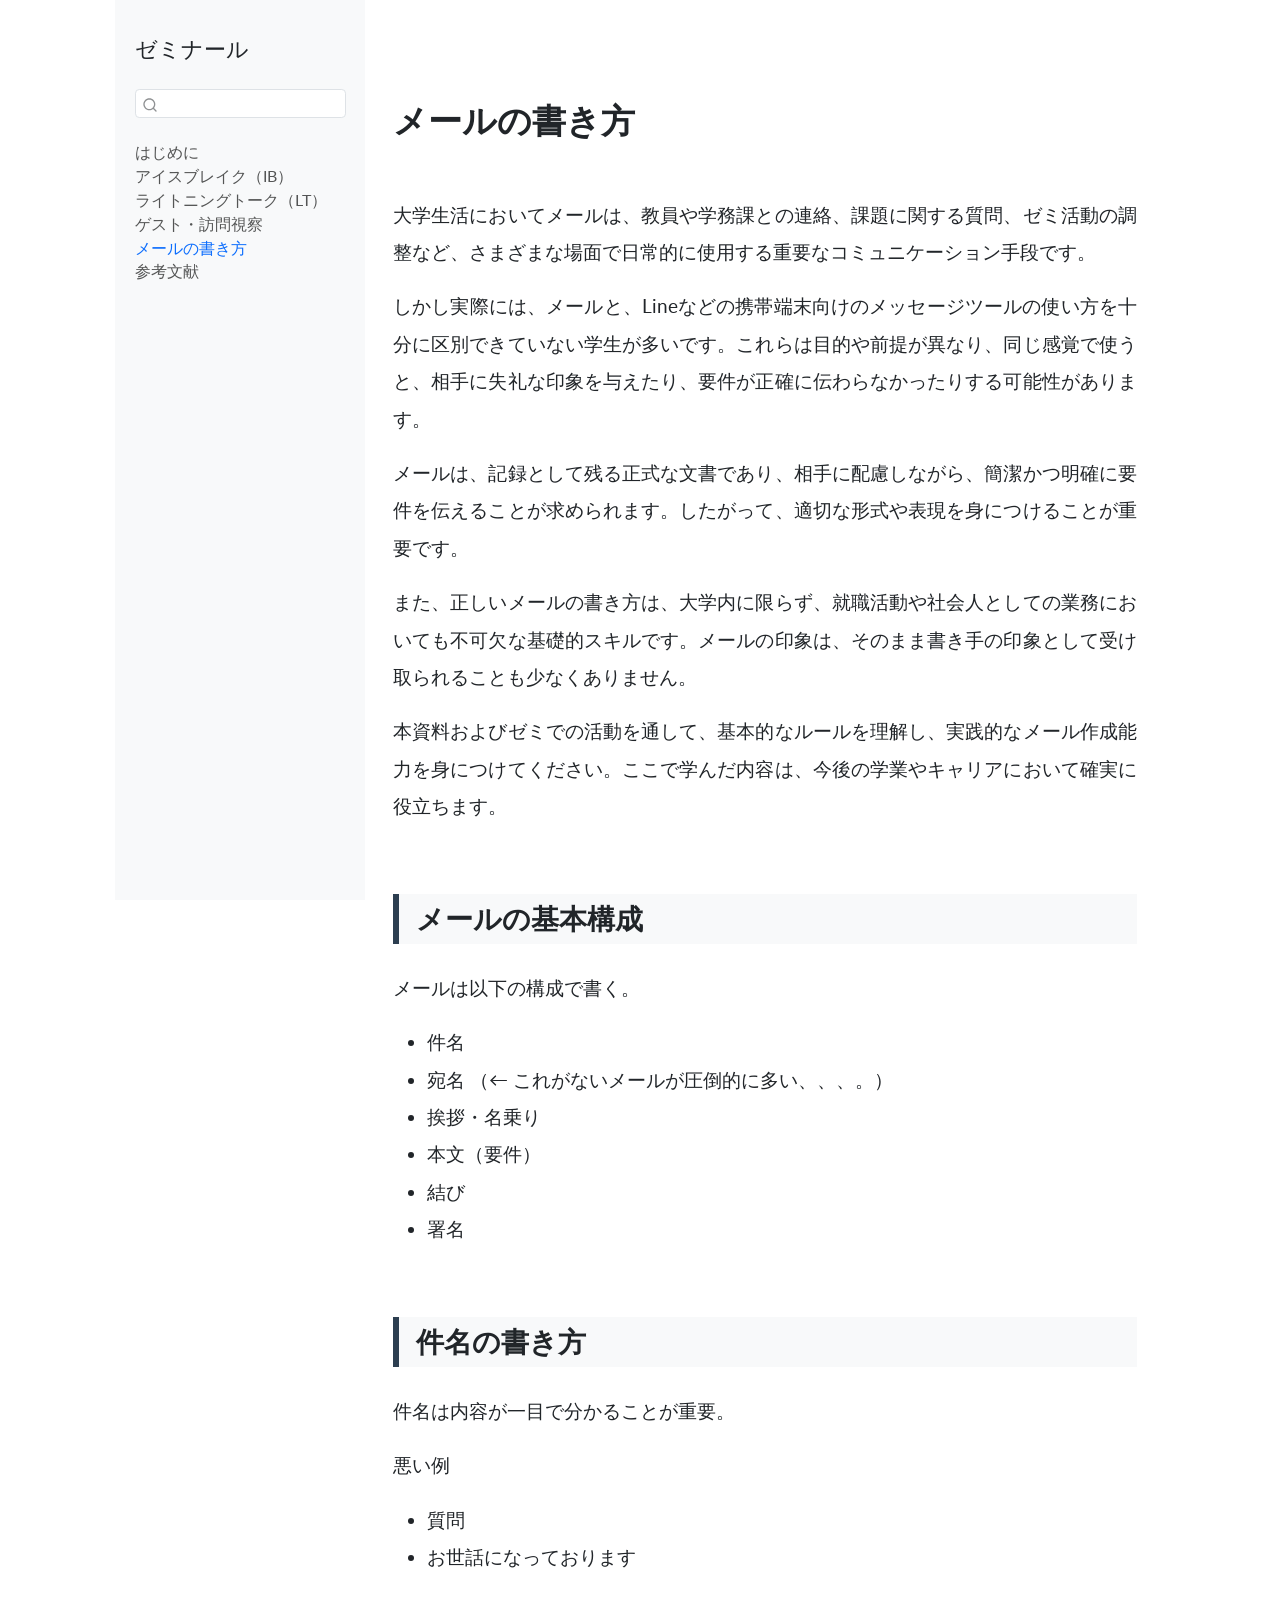
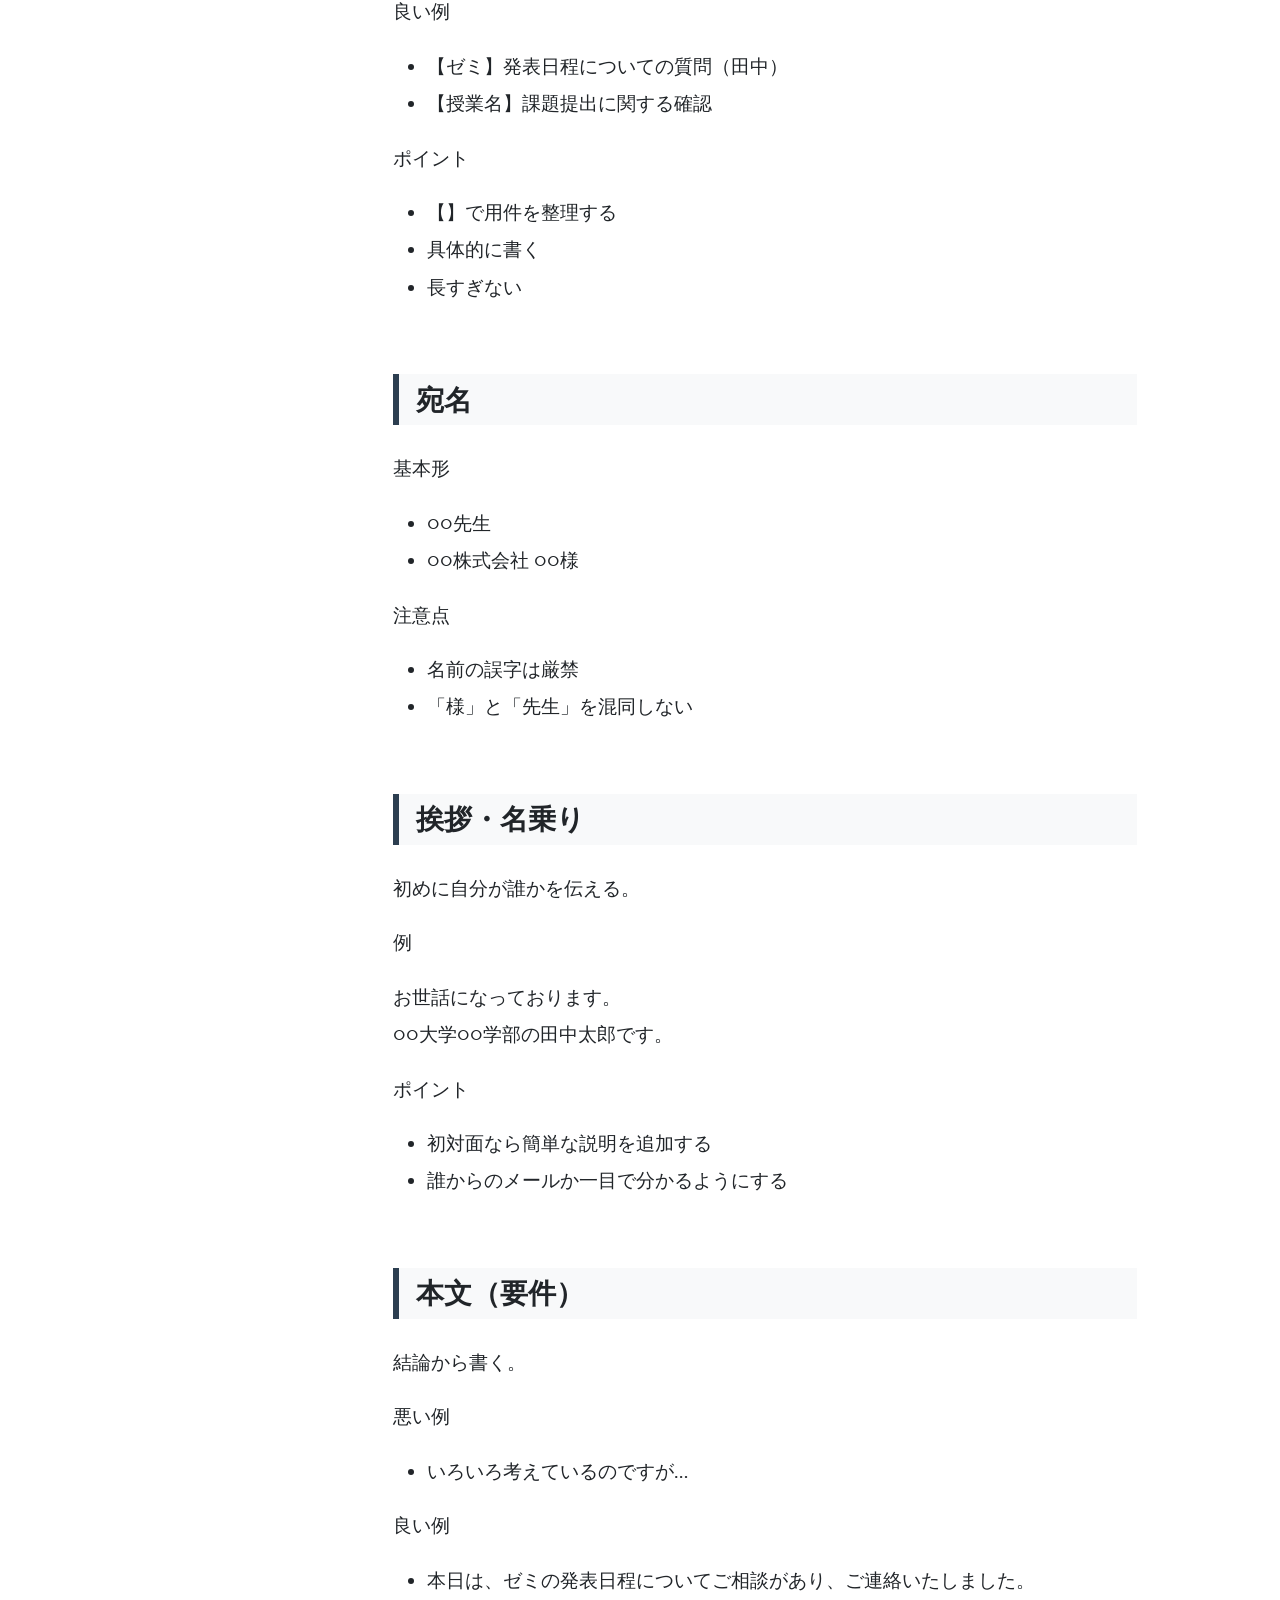
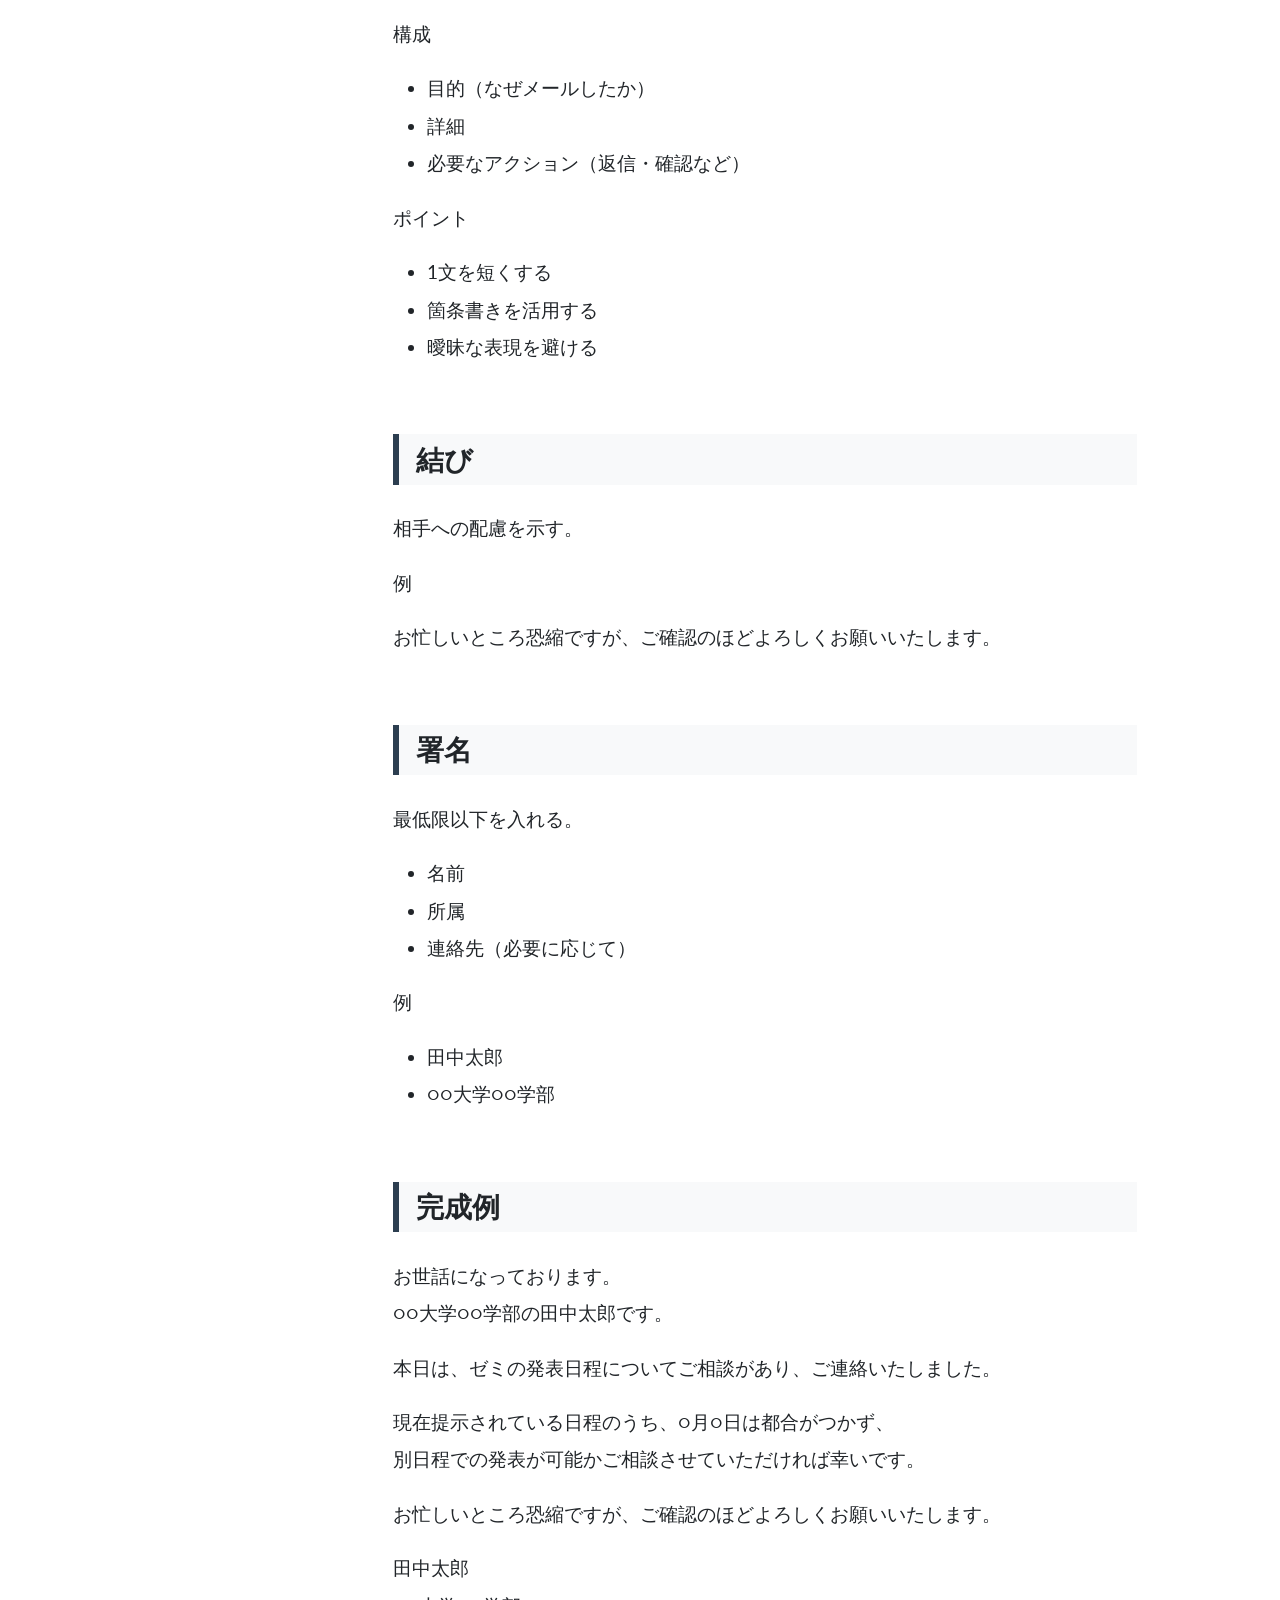
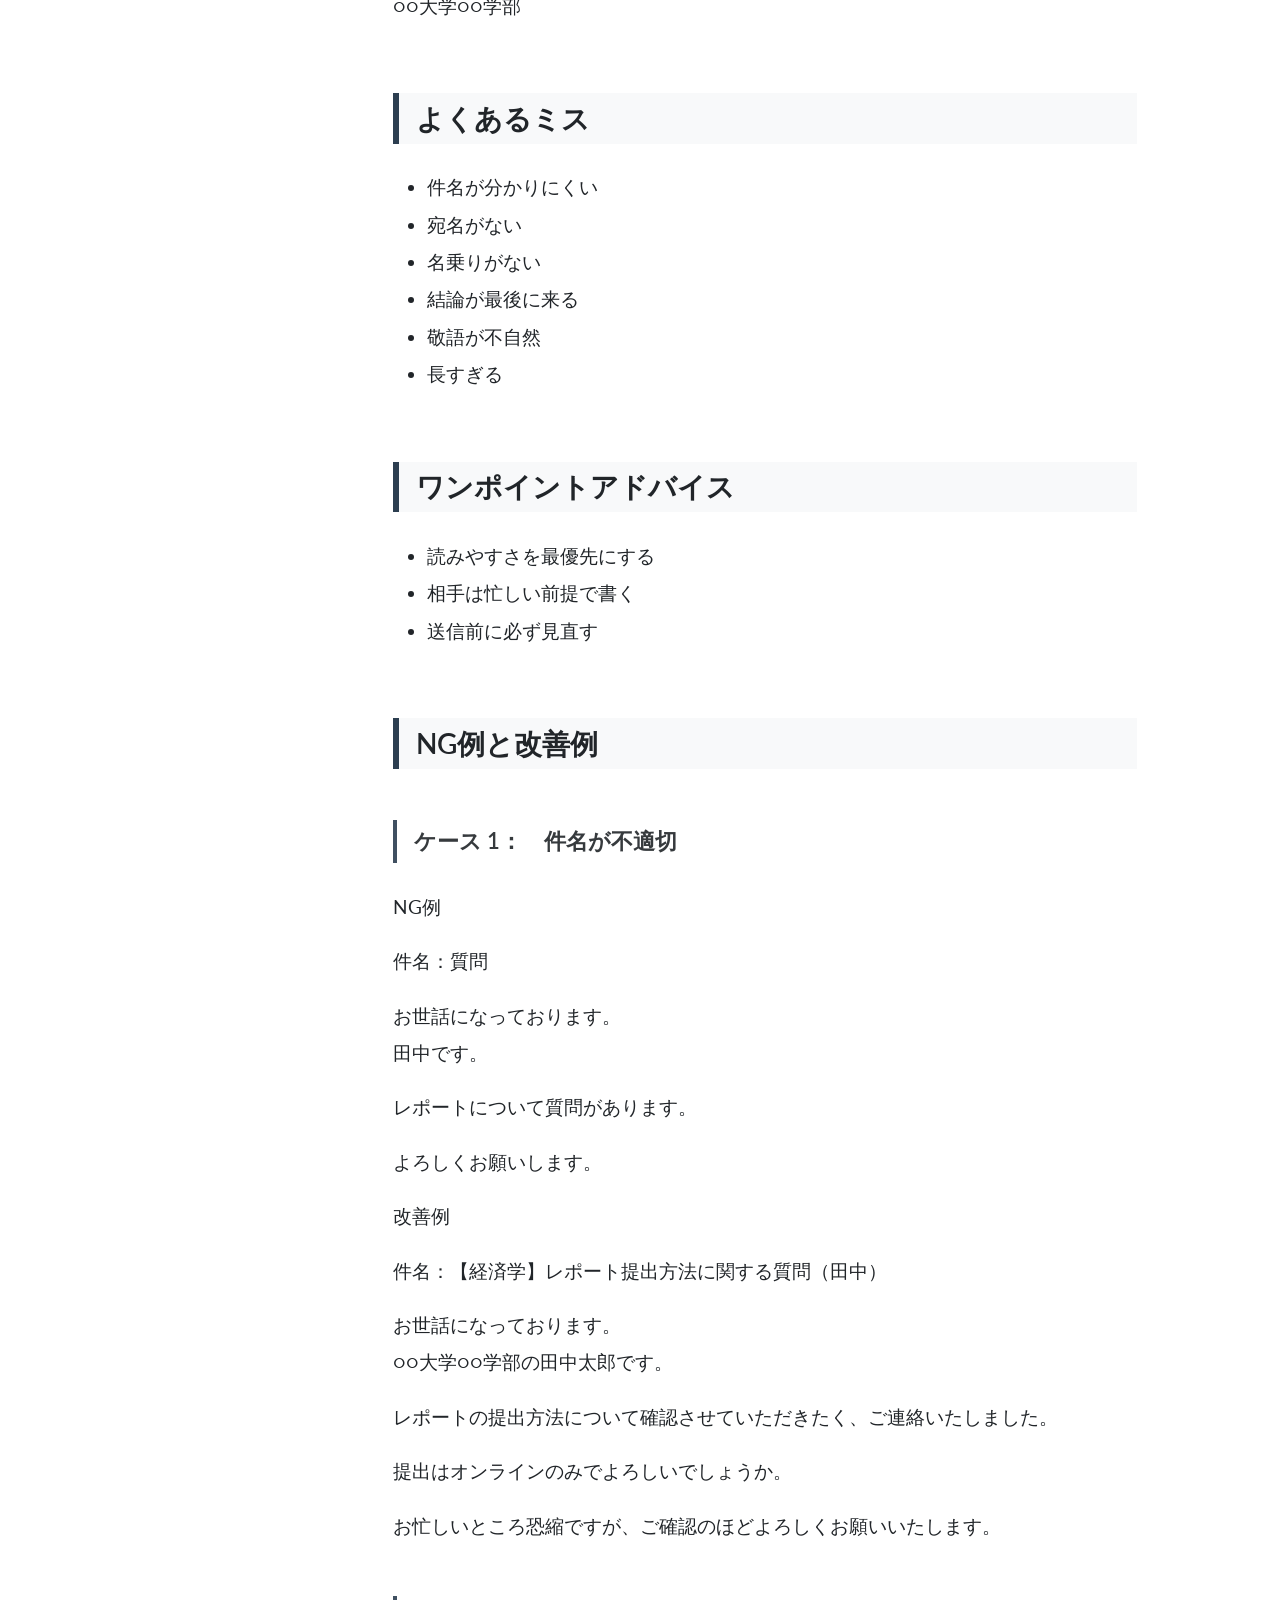
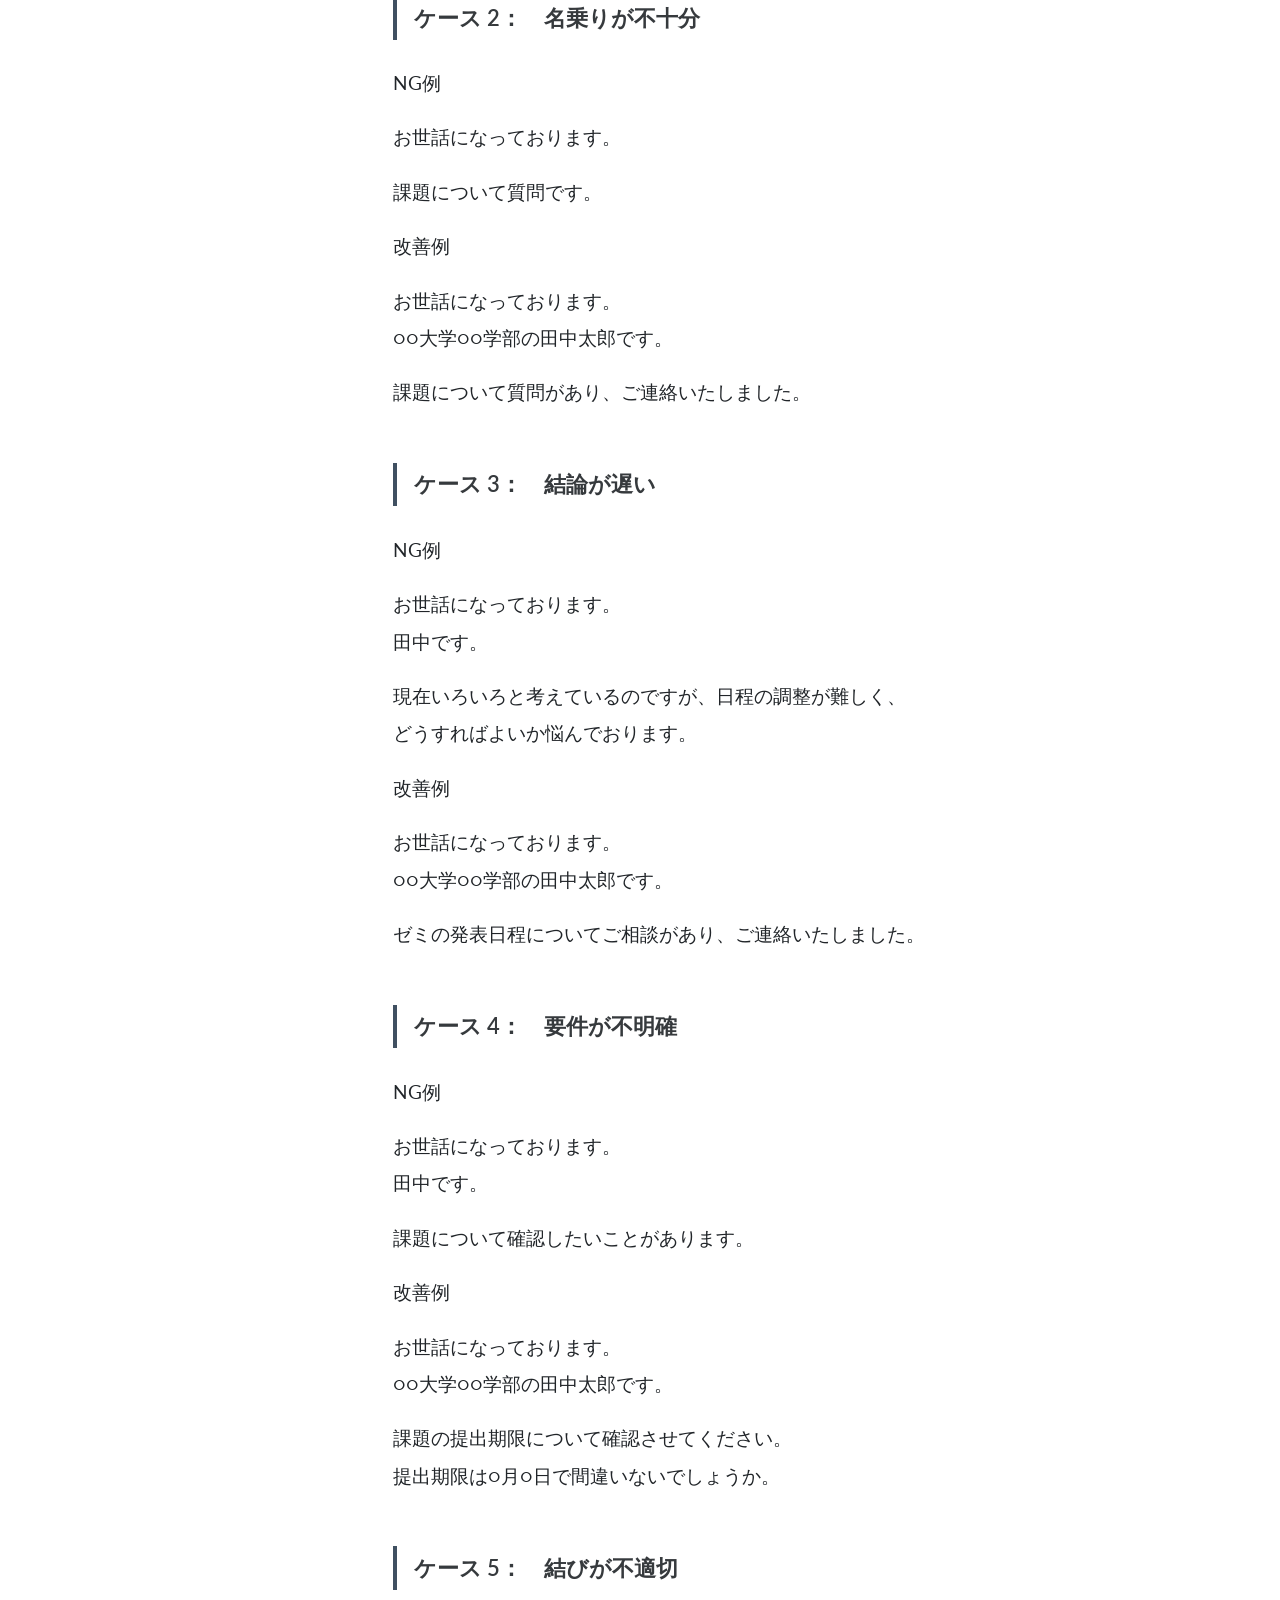
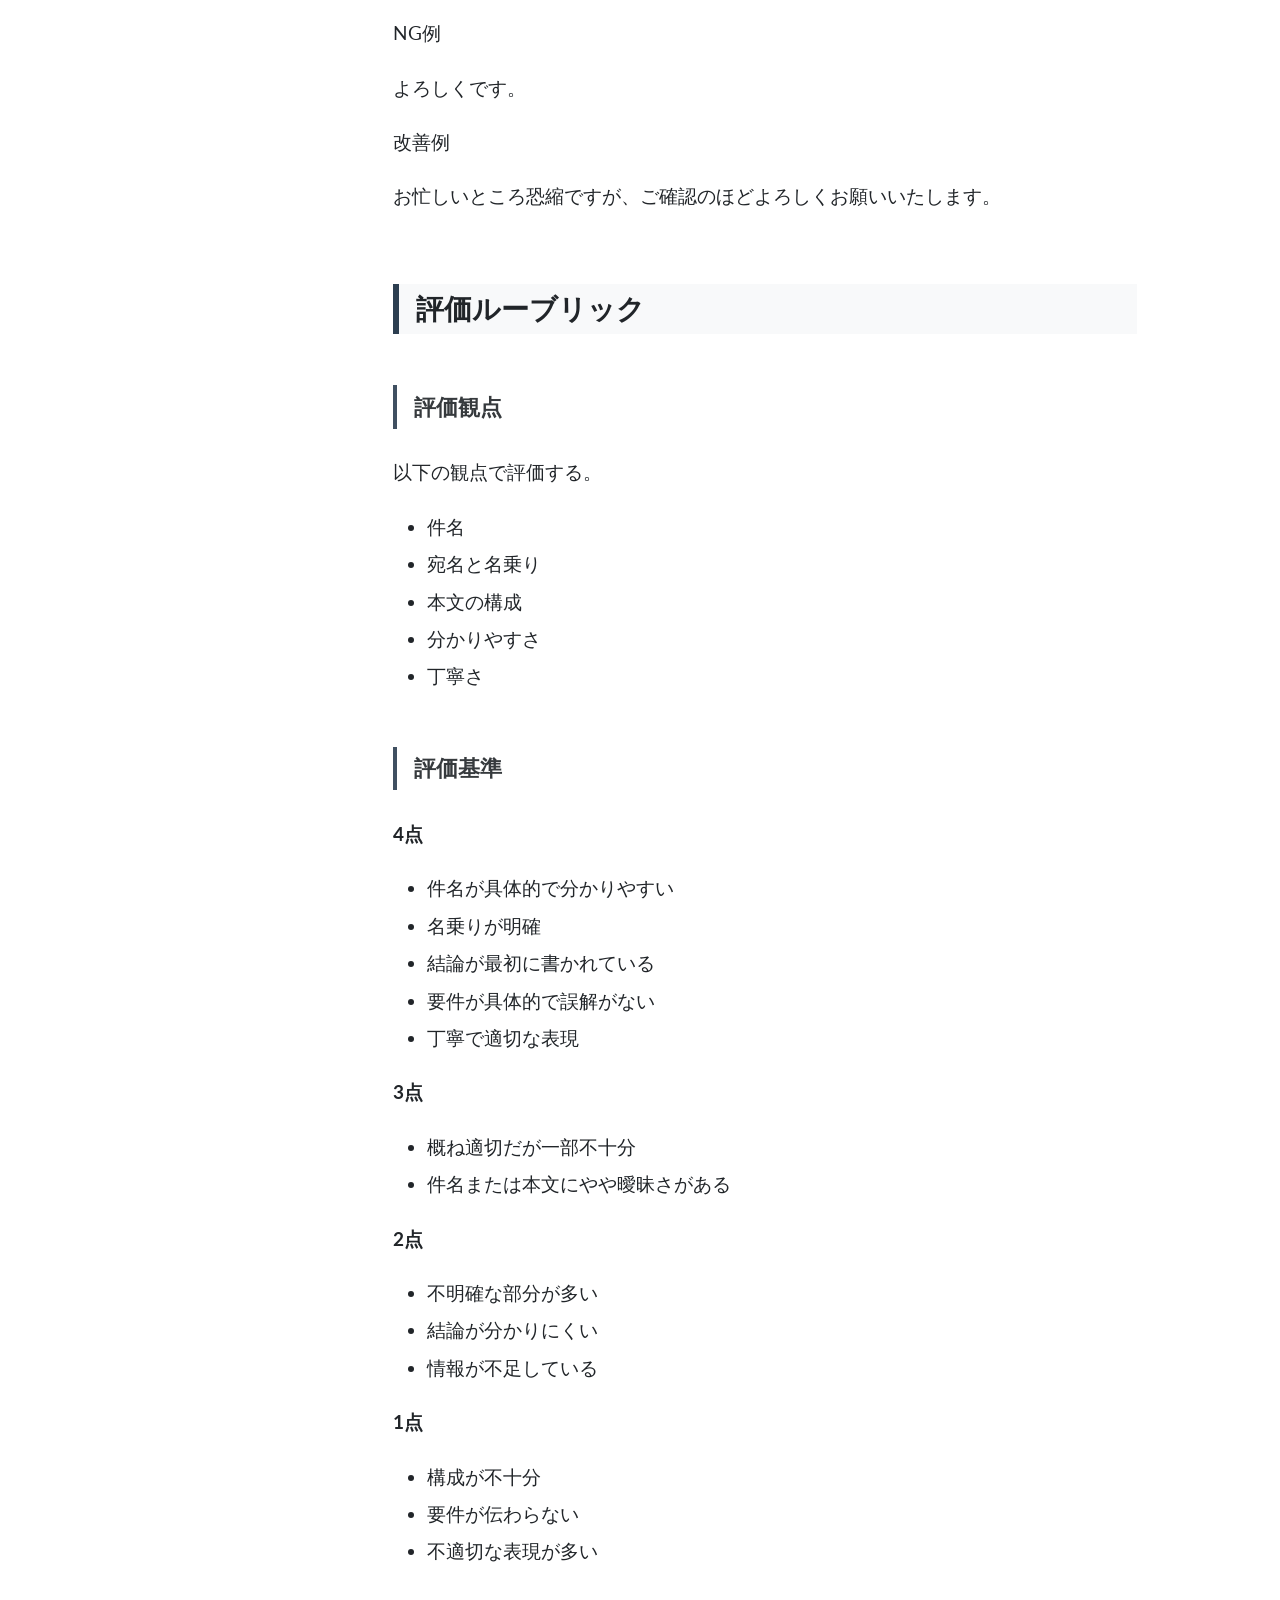
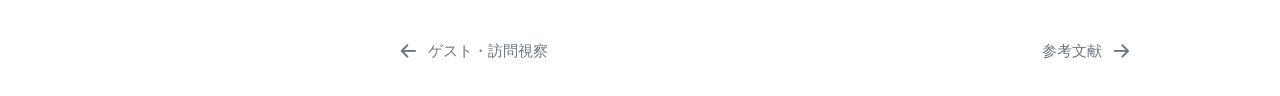
==== email.html @ 7a4f57a0 "Built site for gh-pages" ====
<!DOCTYPE html>
<html xmlns="http://www.w3.org/1999/xhtml" lang="en" xml:lang="en"><head>

<meta charset="utf-8">
<meta name="generator" content="quarto-1.8.27">

<meta name="viewport" content="width=device-width, initial-scale=1.0, user-scalable=yes">

<meta name="description" content="2026年度 2年生・木曜日 3時限（13:50-15:35） 3年生・木曜日 4時限（15:45-17:30） 教室： C 館 601 教室">

<title>メールの書き方 – ゼミナール</title>
<style>
code{white-space: pre-wrap;}
span.smallcaps{font-variant: small-caps;}
div.columns{display: flex; gap: min(4vw, 1.5em);}
div.column{flex: auto; overflow-x: auto;}
div.hanging-indent{margin-left: 1.5em; text-indent: -1.5em;}
ul.task-list{list-style: none;}
ul.task-list li input[type="checkbox"] {
  width: 0.8em;
  margin: 0 0.8em 0.2em -1em; /* quarto-specific, see https://github.com/quarto-dev/quarto-cli/issues/4556 */ 
  vertical-align: middle;
}
</style>


<script src="site_libs/quarto-nav/quarto-nav.js"></script>
<script src="site_libs/quarto-nav/headroom.min.js"></script>
<script src="site_libs/clipboard/clipboard.min.js"></script>
<script src="site_libs/quarto-search/autocomplete.umd.js"></script>
<script src="site_libs/quarto-search/fuse.min.js"></script>
<script src="site_libs/quarto-search/quarto-search.js"></script>
<meta name="quarto:offset" content="./">
<link href="./references.html" rel="next">
<link href="./guests_visits.html" rel="prev">
<script src="site_libs/quarto-html/quarto.js" type="module"></script>
<script src="site_libs/quarto-html/tabsets/tabsets.js" type="module"></script>
<script src="site_libs/quarto-html/axe/axe-check.js" type="module"></script>
<script src="site_libs/quarto-html/popper.min.js"></script>
<script src="site_libs/quarto-html/tippy.umd.min.js"></script>
<script src="site_libs/quarto-html/anchor.min.js"></script>
<link href="site_libs/quarto-html/tippy.css" rel="stylesheet">
<link href="site_libs/quarto-html/quarto-syntax-highlighting-ed96de9b727972fe78a7b5d16c58bf87.css" rel="stylesheet" id="quarto-text-highlighting-styles">
<script src="site_libs/bootstrap/bootstrap.min.js"></script>
<link href="site_libs/bootstrap/bootstrap-icons.css" rel="stylesheet">
<link href="site_libs/bootstrap/bootstrap-769085d14d2d0483843472aedb9f3690.min.css" rel="stylesheet" append-hash="true" id="quarto-bootstrap" data-mode="light">
<script id="quarto-search-options" type="application/json">{
  "location": "sidebar",
  "copy-button": false,
  "collapse-after": 3,
  "panel-placement": "start",
  "type": "textbox",
  "limit": 50,
  "keyboard-shortcut": [
    "f",
    "/",
    "s"
  ],
  "show-item-context": false,
  "language": {
    "search-no-results-text": "No results",
    "search-matching-documents-text": "matching documents",
    "search-copy-link-title": "Copy link to search",
    "search-hide-matches-text": "Hide additional matches",
    "search-more-match-text": "more match in this document",
    "search-more-matches-text": "more matches in this document",
    "search-clear-button-title": "Clear",
    "search-text-placeholder": "",
    "search-detached-cancel-button-title": "Cancel",
    "search-submit-button-title": "Submit",
    "search-label": "Search"
  }
}</script>
<meta name="robots" content="noindex, nofollow">


</head>

<body class="nav-sidebar floating fullcontent quarto-light">

<div id="quarto-search-results"></div>
  <header id="quarto-header" class="headroom fixed-top">
  <nav class="quarto-secondary-nav">
    <div class="container-fluid d-flex">
      <button type="button" class="quarto-btn-toggle btn" data-bs-toggle="collapse" role="button" data-bs-target=".quarto-sidebar-collapse-item" aria-controls="quarto-sidebar" aria-expanded="false" aria-label="Toggle sidebar navigation" onclick="if (window.quartoToggleHeadroom) { window.quartoToggleHeadroom(); }">
        <i class="bi bi-layout-text-sidebar-reverse"></i>
      </button>
        <nav class="quarto-page-breadcrumbs" aria-label="breadcrumb"><ol class="breadcrumb"><li class="breadcrumb-item"><a href="./email.html"><span class="chapter-title">メールの書き方</span></a></li></ol></nav>
        <a class="flex-grow-1" role="navigation" data-bs-toggle="collapse" data-bs-target=".quarto-sidebar-collapse-item" aria-controls="quarto-sidebar" aria-expanded="false" aria-label="Toggle sidebar navigation" onclick="if (window.quartoToggleHeadroom) { window.quartoToggleHeadroom(); }">      
        </a>
      <button type="button" class="btn quarto-search-button" aria-label="Search" onclick="window.quartoOpenSearch();">
        <i class="bi bi-search"></i>
      </button>
    </div>
  </nav>
</header>
<!-- content -->
<div id="quarto-content" class="quarto-container page-columns page-rows-contents page-layout-article">
<!-- sidebar -->
  <nav id="quarto-sidebar" class="sidebar collapse collapse-horizontal quarto-sidebar-collapse-item sidebar-navigation floating overflow-auto">
    <div class="pt-lg-2 mt-2 text-left sidebar-header">
    <div class="sidebar-title mb-0 py-0">
      <a href="./">ゼミナール</a> 
    </div>
      </div>
        <div class="mt-2 flex-shrink-0 align-items-center">
        <div class="sidebar-search">
        <div id="quarto-search" class="" title="Search"></div>
        </div>
        </div>
    <div class="sidebar-menu-container"> 
    <ul class="list-unstyled mt-1">
        <li class="sidebar-item">
  <div class="sidebar-item-container"> 
  <a href="./index.html" class="sidebar-item-text sidebar-link">
 <span class="menu-text">はじめに</span></a>
  </div>
</li>
        <li class="sidebar-item">
  <div class="sidebar-item-container"> 
  <a href="./icebreak.html" class="sidebar-item-text sidebar-link"><span class="chapter-title">アイスブレイク（IB）</span></a>
  </div>
</li>
        <li class="sidebar-item">
  <div class="sidebar-item-container"> 
  <a href="./lightning_talks.html" class="sidebar-item-text sidebar-link"><span class="chapter-title">ライトニングトーク（LT）</span></a>
  </div>
</li>
        <li class="sidebar-item">
  <div class="sidebar-item-container"> 
  <a href="./guests_visits.html" class="sidebar-item-text sidebar-link"><span class="chapter-title">ゲスト・訪問視察</span></a>
  </div>
</li>
        <li class="sidebar-item">
  <div class="sidebar-item-container"> 
  <a href="./email.html" class="sidebar-item-text sidebar-link active"><span class="chapter-title">メールの書き方</span></a>
  </div>
</li>
        <li class="sidebar-item">
  <div class="sidebar-item-container"> 
  <a href="./references.html" class="sidebar-item-text sidebar-link">
 <span class="menu-text">参考文献</span></a>
  </div>
</li>
    </ul>
    </div>
</nav>
<div id="quarto-sidebar-glass" class="quarto-sidebar-collapse-item" data-bs-toggle="collapse" data-bs-target=".quarto-sidebar-collapse-item"></div>
<!-- margin-sidebar -->
    
<!-- main -->
<main class="content" id="quarto-document-content">

<header id="title-block-header" class="quarto-title-block default">
<div class="quarto-title">
<h1 class="title"><span class="chapter-title">メールの書き方</span></h1>
</div>



<div class="quarto-title-meta">

    
  
    
  </div>
  


</header>


<div style="margin-top: 3.0em;">

</div>
<p>大学生活においてメールは、教員や学務課との連絡、課題に関する質問、ゼミ活動の調整など、さまざまな場面で日常的に使用する重要なコミュニケーション手段です。</p>
<p>しかし実際には、メールと、Lineなどの携帯端末向けのメッセージツールの使い方を十分に区別できていない学生が多いです。これらは目的や前提が異なり、同じ感覚で使うと、相手に失礼な印象を与えたり、要件が正確に伝わらなかったりする可能性があります。</p>
<p>メールは、記録として残る正式な文書であり、相手に配慮しながら、簡潔かつ明確に要件を伝えることが求められます。したがって、適切な形式や表現を身につけることが重要です。</p>
<p>また、正しいメールの書き方は、大学内に限らず、就職活動や社会人としての業務においても不可欠な基礎的スキルです。メールの印象は、そのまま書き手の印象として受け取られることも少なくありません。</p>
<p>本資料およびゼミでの活動を通して、基本的なルールを理解し、実践的なメール作成能力を身につけてください。ここで学んだ内容は、今後の学業やキャリアにおいて確実に役立ちます。</p>
<section id="メールの基本構成" class="level2">
<h2 class="anchored" data-anchor-id="メールの基本構成">メールの基本構成</h2>
<p>メールは以下の構成で書く。</p>
<ul>
<li>件名<br>
</li>
<li>宛名 （← これがないメールが圧倒的に多い、、、。）</li>
<li>挨拶・名乗り<br>
</li>
<li>本文（要件）<br>
</li>
<li>結び<br>
</li>
<li>署名</li>
</ul>
</section>
<section id="件名の書き方" class="level2">
<h2 class="anchored" data-anchor-id="件名の書き方">件名の書き方</h2>
<p>件名は内容が一目で分かることが重要。</p>
<p>悪い例</p>
<ul>
<li>質問<br>
</li>
<li>お世話になっております</li>
</ul>
<p>良い例</p>
<ul>
<li>【ゼミ】発表日程についての質問（田中）<br>
</li>
<li>【授業名】課題提出に関する確認</li>
</ul>
<p>ポイント</p>
<ul>
<li>【】で用件を整理する<br>
</li>
<li>具体的に書く<br>
</li>
<li>長すぎない</li>
</ul>
</section>
<section id="宛名" class="level2">
<h2 class="anchored" data-anchor-id="宛名">宛名</h2>
<p>基本形</p>
<ul>
<li>○○先生<br>
</li>
<li>○○株式会社 ○○様</li>
</ul>
<p>注意点</p>
<ul>
<li>名前の誤字は厳禁<br>
</li>
<li>「様」と「先生」を混同しない</li>
</ul>
</section>
<section id="挨拶名乗り" class="level2">
<h2 class="anchored" data-anchor-id="挨拶名乗り">挨拶・名乗り</h2>
<p>初めに自分が誰かを伝える。</p>
<p>例</p>
<p>お世話になっております。<br>
○○大学○○学部の田中太郎です。</p>
<p>ポイント</p>
<ul>
<li>初対面なら簡単な説明を追加する<br>
</li>
<li>誰からのメールか一目で分かるようにする</li>
</ul>
</section>
<section id="本文要件" class="level2">
<h2 class="anchored" data-anchor-id="本文要件">本文（要件）</h2>
<p>結論から書く。</p>
<p>悪い例</p>
<ul>
<li>いろいろ考えているのですが…</li>
</ul>
<p>良い例</p>
<ul>
<li>本日は、ゼミの発表日程についてご相談があり、ご連絡いたしました。</li>
</ul>
<p>構成</p>
<ul>
<li>目的（なぜメールしたか）<br>
</li>
<li>詳細<br>
</li>
<li>必要なアクション（返信・確認など）</li>
</ul>
<p>ポイント</p>
<ul>
<li>1文を短くする<br>
</li>
<li>箇条書きを活用する<br>
</li>
<li>曖昧な表現を避ける</li>
</ul>
</section>
<section id="結び" class="level2">
<h2 class="anchored" data-anchor-id="結び">結び</h2>
<p>相手への配慮を示す。</p>
<p>例</p>
<p>お忙しいところ恐縮ですが、ご確認のほどよろしくお願いいたします。</p>
</section>
<section id="署名" class="level2">
<h2 class="anchored" data-anchor-id="署名">署名</h2>
<p>最低限以下を入れる。</p>
<ul>
<li>名前<br>
</li>
<li>所属<br>
</li>
<li>連絡先（必要に応じて）</li>
</ul>
<p>例</p>
<ul>
<li>田中太郎<br>
</li>
<li>○○大学○○学部</li>
</ul>
</section>
<section id="完成例" class="level2">
<h2 class="anchored" data-anchor-id="完成例">完成例</h2>
<p>お世話になっております。<br>
○○大学○○学部の田中太郎です。</p>
<p>本日は、ゼミの発表日程についてご相談があり、ご連絡いたしました。</p>
<p>現在提示されている日程のうち、○月○日は都合がつかず、<br>
別日程での発表が可能かご相談させていただければ幸いです。</p>
<p>お忙しいところ恐縮ですが、ご確認のほどよろしくお願いいたします。</p>
<p>田中太郎<br>
○○大学○○学部</p>
</section>
<section id="よくあるミス" class="level2">
<h2 class="anchored" data-anchor-id="よくあるミス">よくあるミス</h2>
<ul>
<li>件名が分かりにくい<br>
</li>
<li>宛名がない</li>
<li>名乗りがない<br>
</li>
<li>結論が最後に来る<br>
</li>
<li>敬語が不自然<br>
</li>
<li>長すぎる</li>
</ul>
</section>
<section id="ワンポイントアドバイス" class="level2">
<h2 class="anchored" data-anchor-id="ワンポイントアドバイス">ワンポイントアドバイス</h2>
<ul>
<li>読みやすさを最優先にする<br>
</li>
<li>相手は忙しい前提で書く<br>
</li>
<li>送信前に必ず見直す</li>
</ul>
</section>
<section id="ng例と改善例" class="level2">
<h2 class="anchored" data-anchor-id="ng例と改善例">NG例と改善例</h2>
<section id="ケース-1-件名が不適切" class="level3">
<h3 class="anchored" data-anchor-id="ケース-1-件名が不適切">ケース 1：　件名が不適切</h3>
<p>NG例</p>
<p>件名：質問</p>
<p>お世話になっております。<br>
田中です。</p>
<p>レポートについて質問があります。</p>
<p>よろしくお願いします。</p>
<p>改善例</p>
<p>件名：【経済学】レポート提出方法に関する質問（田中）</p>
<p>お世話になっております。<br>
○○大学○○学部の田中太郎です。</p>
<p>レポートの提出方法について確認させていただきたく、ご連絡いたしました。</p>
<p>提出はオンラインのみでよろしいでしょうか。</p>
<p>お忙しいところ恐縮ですが、ご確認のほどよろしくお願いいたします。</p>
</section>
<section id="ケース-2-名乗りが不十分" class="level3">
<h3 class="anchored" data-anchor-id="ケース-2-名乗りが不十分">ケース 2：　名乗りが不十分</h3>
<p>NG例</p>
<p>お世話になっております。</p>
<p>課題について質問です。</p>
<p>改善例</p>
<p>お世話になっております。<br>
○○大学○○学部の田中太郎です。</p>
<p>課題について質問があり、ご連絡いたしました。</p>
</section>
<section id="ケース-3-結論が遅い" class="level3">
<h3 class="anchored" data-anchor-id="ケース-3-結論が遅い">ケース 3：　結論が遅い</h3>
<p>NG例</p>
<p>お世話になっております。<br>
田中です。</p>
<p>現在いろいろと考えているのですが、日程の調整が難しく、<br>
どうすればよいか悩んでおります。</p>
<p>改善例</p>
<p>お世話になっております。<br>
○○大学○○学部の田中太郎です。</p>
<p>ゼミの発表日程についてご相談があり、ご連絡いたしました。</p>
</section>
<section id="ケース-4-要件が不明確" class="level3">
<h3 class="anchored" data-anchor-id="ケース-4-要件が不明確">ケース 4：　要件が不明確</h3>
<p>NG例</p>
<p>お世話になっております。<br>
田中です。</p>
<p>課題について確認したいことがあります。</p>
<p>改善例</p>
<p>お世話になっております。<br>
○○大学○○学部の田中太郎です。</p>
<p>課題の提出期限について確認させてください。<br>
提出期限は○月○日で間違いないでしょうか。</p>
</section>
<section id="ケース-5-結びが不適切" class="level3">
<h3 class="anchored" data-anchor-id="ケース-5-結びが不適切">ケース 5：　結びが不適切</h3>
<p>NG例</p>
<p>よろしくです。</p>
<p>改善例</p>
<p>お忙しいところ恐縮ですが、ご確認のほどよろしくお願いいたします。</p>
</section>
</section>
<section id="評価ルーブリック" class="level2">
<h2 class="anchored" data-anchor-id="評価ルーブリック">評価ルーブリック</h2>
<section id="評価観点" class="level3">
<h3 class="anchored" data-anchor-id="評価観点">評価観点</h3>
<p>以下の観点で評価する。</p>
<ul>
<li>件名<br>
</li>
<li>宛名と名乗り<br>
</li>
<li>本文の構成<br>
</li>
<li>分かりやすさ<br>
</li>
<li>丁寧さ</li>
</ul>
</section>
<section id="評価基準" class="level3">
<h3 class="anchored" data-anchor-id="評価基準">評価基準</h3>
<p><strong>4点</strong></p>
<ul>
<li>件名が具体的で分かりやすい<br>
</li>
<li>名乗りが明確<br>
</li>
<li>結論が最初に書かれている<br>
</li>
<li>要件が具体的で誤解がない<br>
</li>
<li>丁寧で適切な表現</li>
</ul>
<p><strong>3点</strong></p>
<ul>
<li>概ね適切だが一部不十分<br>
</li>
<li>件名または本文にやや曖昧さがある</li>
</ul>
<p><strong>2点</strong></p>
<ul>
<li>不明確な部分が多い<br>
</li>
<li>結論が分かりにくい<br>
</li>
<li>情報が不足している</li>
</ul>
<p><strong>1点</strong></p>
<ul>
<li>構成が不十分<br>
</li>
<li>要件が伝わらない<br>
</li>
<li>不適切な表現が多い</li>
</ul>


</section>
</section>

</main> <!-- /main -->
<script id="quarto-html-after-body" type="application/javascript">
  window.document.addEventListener("DOMContentLoaded", function (event) {
    const icon = "";
    const anchorJS = new window.AnchorJS();
    anchorJS.options = {
      placement: 'right',
      icon: icon
    };
    anchorJS.add('.anchored');
    const isCodeAnnotation = (el) => {
      for (const clz of el.classList) {
        if (clz.startsWith('code-annotation-')) {                     
          return true;
        }
      }
      return false;
    }
    const onCopySuccess = function(e) {
      // button target
      const button = e.trigger;
      // don't keep focus
      button.blur();
      // flash "checked"
      button.classList.add('code-copy-button-checked');
      var currentTitle = button.getAttribute("title");
      button.setAttribute("title", "Copied!");
      let tooltip;
      if (window.bootstrap) {
        button.setAttribute("data-bs-toggle", "tooltip");
        button.setAttribute("data-bs-placement", "left");
        button.setAttribute("data-bs-title", "Copied!");
        tooltip = new bootstrap.Tooltip(button, 
          { trigger: "manual", 
            customClass: "code-copy-button-tooltip",
            offset: [0, -8]});
        tooltip.show();    
      }
      setTimeout(function() {
        if (tooltip) {
          tooltip.hide();
          button.removeAttribute("data-bs-title");
          button.removeAttribute("data-bs-toggle");
          button.removeAttribute("data-bs-placement");
        }
        button.setAttribute("title", currentTitle);
        button.classList.remove('code-copy-button-checked');
      }, 1000);
      // clear code selection
      e.clearSelection();
    }
    const getTextToCopy = function(trigger) {
      const outerScaffold = trigger.parentElement.cloneNode(true);
      const codeEl = outerScaffold.querySelector('code');
      for (const childEl of codeEl.children) {
        if (isCodeAnnotation(childEl)) {
          childEl.remove();
        }
      }
      return codeEl.innerText;
    }
    const clipboard = new window.ClipboardJS('.code-copy-button:not([data-in-quarto-modal])', {
      text: getTextToCopy
    });
    clipboard.on('success', onCopySuccess);
    if (window.document.getElementById('quarto-embedded-source-code-modal')) {
      const clipboardModal = new window.ClipboardJS('.code-copy-button[data-in-quarto-modal]', {
        text: getTextToCopy,
        container: window.document.getElementById('quarto-embedded-source-code-modal')
      });
      clipboardModal.on('success', onCopySuccess);
    }
      var localhostRegex = new RegExp(/^(?:http|https):\/\/localhost\:?[0-9]*\//);
      var mailtoRegex = new RegExp(/^mailto:/);
        var filterRegex = new RegExp('/' + window.location.host + '/');
      var isInternal = (href) => {
          return filterRegex.test(href) || localhostRegex.test(href) || mailtoRegex.test(href);
      }
      // Inspect non-navigation links and adorn them if external
     var links = window.document.querySelectorAll('a[href]:not(.nav-link):not(.navbar-brand):not(.toc-action):not(.sidebar-link):not(.sidebar-item-toggle):not(.pagination-link):not(.no-external):not([aria-hidden]):not(.dropdown-item):not(.quarto-navigation-tool):not(.about-link)');
      for (var i=0; i<links.length; i++) {
        const link = links[i];
        if (!isInternal(link.href)) {
          // undo the damage that might have been done by quarto-nav.js in the case of
          // links that we want to consider external
          if (link.dataset.originalHref !== undefined) {
            link.href = link.dataset.originalHref;
          }
            // target, if specified
            link.setAttribute("target", "_blank");
            if (link.getAttribute("rel") === null) {
              link.setAttribute("rel", "noopener");
            }
        }
      }
    function tippyHover(el, contentFn, onTriggerFn, onUntriggerFn) {
      const config = {
        allowHTML: true,
        maxWidth: 500,
        delay: 100,
        arrow: false,
        appendTo: function(el) {
            return el.parentElement;
        },
        interactive: true,
        interactiveBorder: 10,
        theme: 'quarto',
        placement: 'bottom-start',
      };
      if (contentFn) {
        config.content = contentFn;
      }
      if (onTriggerFn) {
        config.onTrigger = onTriggerFn;
      }
      if (onUntriggerFn) {
        config.onUntrigger = onUntriggerFn;
      }
      window.tippy(el, config); 
    }
    const noterefs = window.document.querySelectorAll('a[role="doc-noteref"]');
    for (var i=0; i<noterefs.length; i++) {
      const ref = noterefs[i];
      tippyHover(ref, function() {
        // use id or data attribute instead here
        let href = ref.getAttribute('data-footnote-href') || ref.getAttribute('href');
        try { href = new URL(href).hash; } catch {}
        const id = href.replace(/^#\/?/, "");
        const note = window.document.getElementById(id);
        if (note) {
          return note.innerHTML;
        } else {
          return "";
        }
      });
    }
    const xrefs = window.document.querySelectorAll('a.quarto-xref');
    const processXRef = (id, note) => {
      // Strip column container classes
      const stripColumnClz = (el) => {
        el.classList.remove("page-full", "page-columns");
        if (el.children) {
          for (const child of el.children) {
            stripColumnClz(child);
          }
        }
      }
      stripColumnClz(note)
      if (id === null || id.startsWith('sec-')) {
        // Special case sections, only their first couple elements
        const container = document.createElement("div");
        if (note.children && note.children.length > 2) {
          container.appendChild(note.children[0].cloneNode(true));
          for (let i = 1; i < note.children.length; i++) {
            const child = note.children[i];
            if (child.tagName === "P" && child.innerText === "") {
              continue;
            } else {
              container.appendChild(child.cloneNode(true));
              break;
            }
          }
          if (window.Quarto?.typesetMath) {
            window.Quarto.typesetMath(container);
          }
          return container.innerHTML
        } else {
          if (window.Quarto?.typesetMath) {
            window.Quarto.typesetMath(note);
          }
          return note.innerHTML;
        }
      } else {
        // Remove any anchor links if they are present
        const anchorLink = note.querySelector('a.anchorjs-link');
        if (anchorLink) {
          anchorLink.remove();
        }
        if (window.Quarto?.typesetMath) {
          window.Quarto.typesetMath(note);
        }
        if (note.classList.contains("callout")) {
          return note.outerHTML;
        } else {
          return note.innerHTML;
        }
      }
    }
    for (var i=0; i<xrefs.length; i++) {
      const xref = xrefs[i];
      tippyHover(xref, undefined, function(instance) {
        instance.disable();
        let url = xref.getAttribute('href');
        let hash = undefined; 
        if (url.startsWith('#')) {
          hash = url;
        } else {
          try { hash = new URL(url).hash; } catch {}
        }
        if (hash) {
          const id = hash.replace(/^#\/?/, "");
          const note = window.document.getElementById(id);
          if (note !== null) {
            try {
              const html = processXRef(id, note.cloneNode(true));
              instance.setContent(html);
            } finally {
              instance.enable();
              instance.show();
            }
          } else {
            // See if we can fetch this
            fetch(url.split('#')[0])
            .then(res => res.text())
            .then(html => {
              const parser = new DOMParser();
              const htmlDoc = parser.parseFromString(html, "text/html");
              const note = htmlDoc.getElementById(id);
              if (note !== null) {
                const html = processXRef(id, note);
                instance.setContent(html);
              } 
            }).finally(() => {
              instance.enable();
              instance.show();
            });
          }
        } else {
          // See if we can fetch a full url (with no hash to target)
          // This is a special case and we should probably do some content thinning / targeting
          fetch(url)
          .then(res => res.text())
          .then(html => {
            const parser = new DOMParser();
            const htmlDoc = parser.parseFromString(html, "text/html");
            const note = htmlDoc.querySelector('main.content');
            if (note !== null) {
              // This should only happen for chapter cross references
              // (since there is no id in the URL)
              // remove the first header
              if (note.children.length > 0 && note.children[0].tagName === "HEADER") {
                note.children[0].remove();
              }
              const html = processXRef(null, note);
              instance.setContent(html);
            } 
          }).finally(() => {
            instance.enable();
            instance.show();
          });
        }
      }, function(instance) {
      });
    }
        let selectedAnnoteEl;
        const selectorForAnnotation = ( cell, annotation) => {
          let cellAttr = 'data-code-cell="' + cell + '"';
          let lineAttr = 'data-code-annotation="' +  annotation + '"';
          const selector = 'span[' + cellAttr + '][' + lineAttr + ']';
          return selector;
        }
        const selectCodeLines = (annoteEl) => {
          const doc = window.document;
          const targetCell = annoteEl.getAttribute("data-target-cell");
          const targetAnnotation = annoteEl.getAttribute("data-target-annotation");
          const annoteSpan = window.document.querySelector(selectorForAnnotation(targetCell, targetAnnotation));
          const lines = annoteSpan.getAttribute("data-code-lines").split(",");
          const lineIds = lines.map((line) => {
            return targetCell + "-" + line;
          })
          let top = null;
          let height = null;
          let parent = null;
          if (lineIds.length > 0) {
              //compute the position of the single el (top and bottom and make a div)
              const el = window.document.getElementById(lineIds[0]);
              top = el.offsetTop;
              height = el.offsetHeight;
              parent = el.parentElement.parentElement;
            if (lineIds.length > 1) {
              const lastEl = window.document.getElementById(lineIds[lineIds.length - 1]);
              const bottom = lastEl.offsetTop + lastEl.offsetHeight;
              height = bottom - top;
            }
            if (top !== null && height !== null && parent !== null) {
              // cook up a div (if necessary) and position it 
              let div = window.document.getElementById("code-annotation-line-highlight");
              if (div === null) {
                div = window.document.createElement("div");
                div.setAttribute("id", "code-annotation-line-highlight");
                div.style.position = 'absolute';
                parent.appendChild(div);
              }
              div.style.top = top - 2 + "px";
              div.style.height = height + 4 + "px";
              div.style.left = 0;
              let gutterDiv = window.document.getElementById("code-annotation-line-highlight-gutter");
              if (gutterDiv === null) {
                gutterDiv = window.document.createElement("div");
                gutterDiv.setAttribute("id", "code-annotation-line-highlight-gutter");
                gutterDiv.style.position = 'absolute';
                const codeCell = window.document.getElementById(targetCell);
                const gutter = codeCell.querySelector('.code-annotation-gutter');
                gutter.appendChild(gutterDiv);
              }
              gutterDiv.style.top = top - 2 + "px";
              gutterDiv.style.height = height + 4 + "px";
            }
            selectedAnnoteEl = annoteEl;
          }
        };
        const unselectCodeLines = () => {
          const elementsIds = ["code-annotation-line-highlight", "code-annotation-line-highlight-gutter"];
          elementsIds.forEach((elId) => {
            const div = window.document.getElementById(elId);
            if (div) {
              div.remove();
            }
          });
          selectedAnnoteEl = undefined;
        };
          // Handle positioning of the toggle
      window.addEventListener(
        "resize",
        throttle(() => {
          elRect = undefined;
          if (selectedAnnoteEl) {
            selectCodeLines(selectedAnnoteEl);
          }
        }, 10)
      );
      function throttle(fn, ms) {
      let throttle = false;
      let timer;
        return (...args) => {
          if(!throttle) { // first call gets through
              fn.apply(this, args);
              throttle = true;
          } else { // all the others get throttled
              if(timer) clearTimeout(timer); // cancel #2
              timer = setTimeout(() => {
                fn.apply(this, args);
                timer = throttle = false;
              }, ms);
          }
        };
      }
        const annoteTargets = window.document.querySelectorAll('.code-annotation-anchor');
        for (let i=0; i<annoteTargets.length; i++) {
          const annoteTarget = annoteTargets[i];
          const targetCell = annoteTarget.getAttribute("data-target-cell");
          const targetAnnotation = annoteTarget.getAttribute("data-target-annotation");
          const contentFn = () => {
            const content = window.document.querySelector(selectorForAnnotation(targetCell, targetAnnotation));
            if (content) {
              const tipContent = content.cloneNode(true);
              tipContent.classList.add("code-annotation-tip-content");
              return tipContent.outerHTML;
            }
          }
          const config = {
            allowHTML: true,
            content: contentFn,
            onShow: (instance) => {
              selectCodeLines(instance.reference);
              instance.reference.classList.add('code-annotation-active');
              window.tippy.hideAll();
            },
            onHide: (instance) => {
              unselectCodeLines();
              instance.reference.classList.remove('code-annotation-active');
            },
            maxWidth: 300,
            delay: [50, 0],
            duration: [200, 0],
            offset: [5, 10],
            arrow: true,
            trigger: 'click',
            appendTo: function(el) {
              return el.parentElement.parentElement.parentElement;
            },
            interactive: true,
            interactiveBorder: 10,
            theme: 'quarto',
            placement: 'right',
            positionFixed: true,
            popperOptions: {
              modifiers: [
              {
                name: 'flip',
                options: {
                  flipVariations: false, // true by default
                  allowedAutoPlacements: ['right'],
                  fallbackPlacements: ['right', 'top', 'top-start', 'top-end', 'bottom', 'bottom-start', 'bottom-end', 'left'],
                },
              },
              {
                name: 'preventOverflow',
                options: {
                  mainAxis: false,
                  altAxis: false
                }
              }
              ]        
            }      
          };
          window.tippy(annoteTarget, config); 
        }
    const findCites = (el) => {
      const parentEl = el.parentElement;
      if (parentEl) {
        const cites = parentEl.dataset.cites;
        if (cites) {
          return {
            el,
            cites: cites.split(' ')
          };
        } else {
          return findCites(el.parentElement)
        }
      } else {
        return undefined;
      }
    };
    var bibliorefs = window.document.querySelectorAll('a[role="doc-biblioref"]');
    for (var i=0; i<bibliorefs.length; i++) {
      const ref = bibliorefs[i];
      const citeInfo = findCites(ref);
      if (citeInfo) {
        tippyHover(citeInfo.el, function() {
          var popup = window.document.createElement('div');
          citeInfo.cites.forEach(function(cite) {
            var citeDiv = window.document.createElement('div');
            citeDiv.classList.add('hanging-indent');
            citeDiv.classList.add('csl-entry');
            var biblioDiv = window.document.getElementById('ref-' + cite);
            if (biblioDiv) {
              citeDiv.innerHTML = biblioDiv.innerHTML;
            }
            popup.appendChild(citeDiv);
          });
          return popup.innerHTML;
        });
      }
    }
  });
  </script>
<nav class="page-navigation">
  <div class="nav-page nav-page-previous">
      <a href="./guests_visits.html" class="pagination-link" aria-label="ゲスト・訪問視察">
        <i class="bi bi-arrow-left-short"></i> <span class="nav-page-text"><span class="chapter-title">ゲスト・訪問視察</span></span>
      </a>          
  </div>
  <div class="nav-page nav-page-next">
      <a href="./references.html" class="pagination-link" aria-label="参考文献">
        <span class="nav-page-text">参考文献</span> <i class="bi bi-arrow-right-short"></i>
      </a>
  </div>
</nav>
</div> <!-- /content -->




</body></html>
---- site_libs/quarto-html/tippy.css ----
.tippy-box[data-animation=fade][data-state=hidden]{opacity:0}[data-tippy-root]{max-width:calc(100vw - 10px)}.tippy-box{position:relative;background-color:#333;color:#fff;border-radius:4px;font-size:14px;line-height:1.4;white-space:normal;outline:0;transition-property:transform,visibility,opacity}.tippy-box[data-placement^=top]>.tippy-arrow{bottom:0}.tippy-box[data-placement^=top]>.tippy-arrow:before{bottom:-7px;left:0;border-width:8px 8px 0;border-top-color:initial;transform-origin:center top}.tippy-box[data-placement^=bottom]>.tippy-arrow{top:0}.tippy-box[data-placement^=bottom]>.tippy-arrow:before{top:-7px;left:0;border-width:0 8px 8px;border-bottom-color:initial;transform-origin:center bottom}.tippy-box[data-placement^=left]>.tippy-arrow{right:0}.tippy-box[data-placement^=left]>.tippy-arrow:before{border-width:8px 0 8px 8px;border-left-color:initial;right:-7px;transform-origin:center left}.tippy-box[data-placement^=right]>.tippy-arrow{left:0}.tippy-box[data-placement^=right]>.tippy-arrow:before{left:-7px;border-width:8px 8px 8px 0;border-right-color:initial;transform-origin:center right}.tippy-box[data-inertia][data-state=visible]{transition-timing-function:cubic-bezier(.54,1.5,.38,1.11)}.tippy-arrow{width:16px;height:16px;color:#333}.tippy-arrow:before{content:"";position:absolute;border-color:transparent;border-style:solid}.tippy-content{position:relative;padding:5px 9px;z-index:1}
---- site_libs/quarto-html/quarto-syntax-highlighting-ed96de9b727972fe78a7b5d16c58bf87.css ----
/* quarto syntax highlight colors */
:root {
  --quarto-hl-ot-color: #003B4F;
  --quarto-hl-at-color: #657422;
  --quarto-hl-ss-color: #20794D;
  --quarto-hl-an-color: #5E5E5E;
  --quarto-hl-fu-color: #4758AB;
  --quarto-hl-st-color: #20794D;
  --quarto-hl-cf-color: #003B4F;
  --quarto-hl-op-color: #5E5E5E;
  --quarto-hl-er-color: #AD0000;
  --quarto-hl-bn-color: #AD0000;
  --quarto-hl-al-color: #AD0000;
  --quarto-hl-va-color: #111111;
  --quarto-hl-bu-color: inherit;
  --quarto-hl-ex-color: inherit;
  --quarto-hl-pp-color: #AD0000;
  --quarto-hl-in-color: #5E5E5E;
  --quarto-hl-vs-color: #20794D;
  --quarto-hl-wa-color: #5E5E5E;
  --quarto-hl-do-color: #5E5E5E;
  --quarto-hl-im-color: #00769E;
  --quarto-hl-ch-color: #20794D;
  --quarto-hl-dt-color: #AD0000;
  --quarto-hl-fl-color: #AD0000;
  --quarto-hl-co-color: #5E5E5E;
  --quarto-hl-cv-color: #5E5E5E;
  --quarto-hl-cn-color: #8f5902;
  --quarto-hl-sc-color: #5E5E5E;
  --quarto-hl-dv-color: #AD0000;
  --quarto-hl-kw-color: #003B4F;
}

/* other quarto variables */
:root {
  --quarto-font-monospace: SFMono-Regular, Menlo, Monaco, Consolas, "Liberation Mono", "Courier New", monospace;
}

/* syntax highlight based on Pandoc's rules */
pre > code.sourceCode > span {
  color: #003B4F;
}

code.sourceCode > span {
  color: #003B4F;
}

div.sourceCode,
div.sourceCode pre.sourceCode {
  color: #003B4F;
}

/* Normal */
code span {
  color: #003B4F;
}

/* Alert */
code span.al {
  color: #AD0000;
  font-style: inherit;
}

/* Annotation */
code span.an {
  color: #5E5E5E;
  font-style: inherit;
}

/* Attribute */
code span.at {
  color: #657422;
  font-style: inherit;
}

/* BaseN */
code span.bn {
  color: #AD0000;
  font-style: inherit;
}

/* BuiltIn */
code span.bu {
  font-style: inherit;
}

/* ControlFlow */
code span.cf {
  color: #003B4F;
  font-weight: bold;
  font-style: inherit;
}

/* Char */
code span.ch {
  color: #20794D;
  font-style: inherit;
}

/* Constant */
code span.cn {
  color: #8f5902;
  font-style: inherit;
}

/* Comment */
code span.co {
  color: #5E5E5E;
  font-style: inherit;
}

/* CommentVar */
code span.cv {
  color: #5E5E5E;
  font-style: italic;
}

/* Documentation */
code span.do {
  color: #5E5E5E;
  font-style: italic;
}

/* DataType */
code span.dt {
  color: #AD0000;
  font-style: inherit;
}

/* DecVal */
code span.dv {
  color: #AD0000;
  font-style: inherit;
}

/* Error */
code span.er {
  color: #AD0000;
  font-style: inherit;
}

/* Extension */
code span.ex {
  font-style: inherit;
}

/* Float */
code span.fl {
  color: #AD0000;
  font-style: inherit;
}

/* Function */
code span.fu {
  color: #4758AB;
  font-style: inherit;
}

/* Import */
code span.im {
  color: #00769E;
  font-style: inherit;
}

/* Information */
code span.in {
  color: #5E5E5E;
  font-style: inherit;
}

/* Keyword */
code span.kw {
  color: #003B4F;
  font-weight: bold;
  font-style: inherit;
}

/* Operator */
code span.op {
  color: #5E5E5E;
  font-style: inherit;
}

/* Other */
code span.ot {
  color: #003B4F;
  font-style: inherit;
}

/* Preprocessor */
code span.pp {
  color: #AD0000;
  font-style: inherit;
}

/* SpecialChar */
code span.sc {
  color: #5E5E5E;
  font-style: inherit;
}

/* SpecialString */
code span.ss {
  color: #20794D;
  font-style: inherit;
}

/* String */
code span.st {
  color: #20794D;
  font-style: inherit;
}

/* Variable */
code span.va {
  color: #111111;
  font-style: inherit;
}

/* VerbatimString */
code span.vs {
  color: #20794D;
  font-style: inherit;
}

/* Warning */
code span.wa {
  color: #5E5E5E;
  font-style: italic;
}

.prevent-inlining {
  content: "</";
}

/*# sourceMappingURL=0920dd6d7437995b8cdf7429764427b1.css.map */
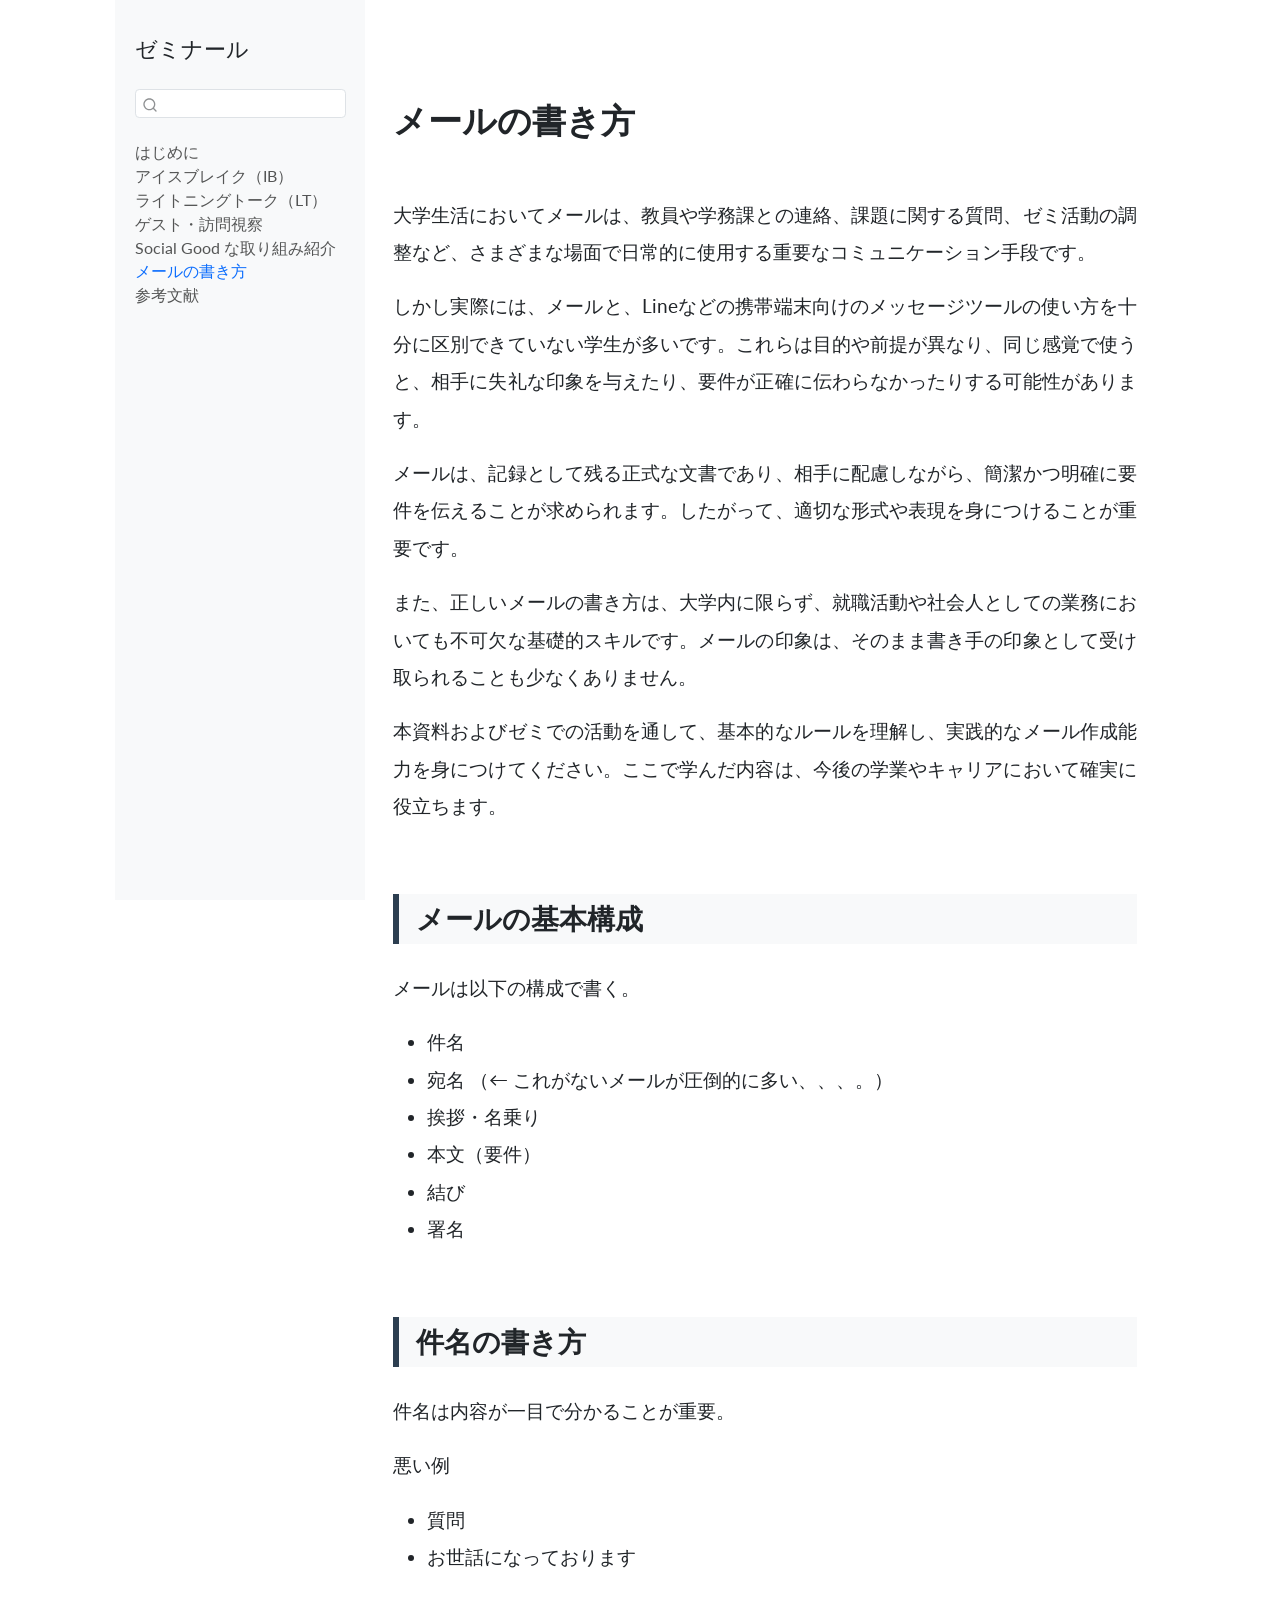
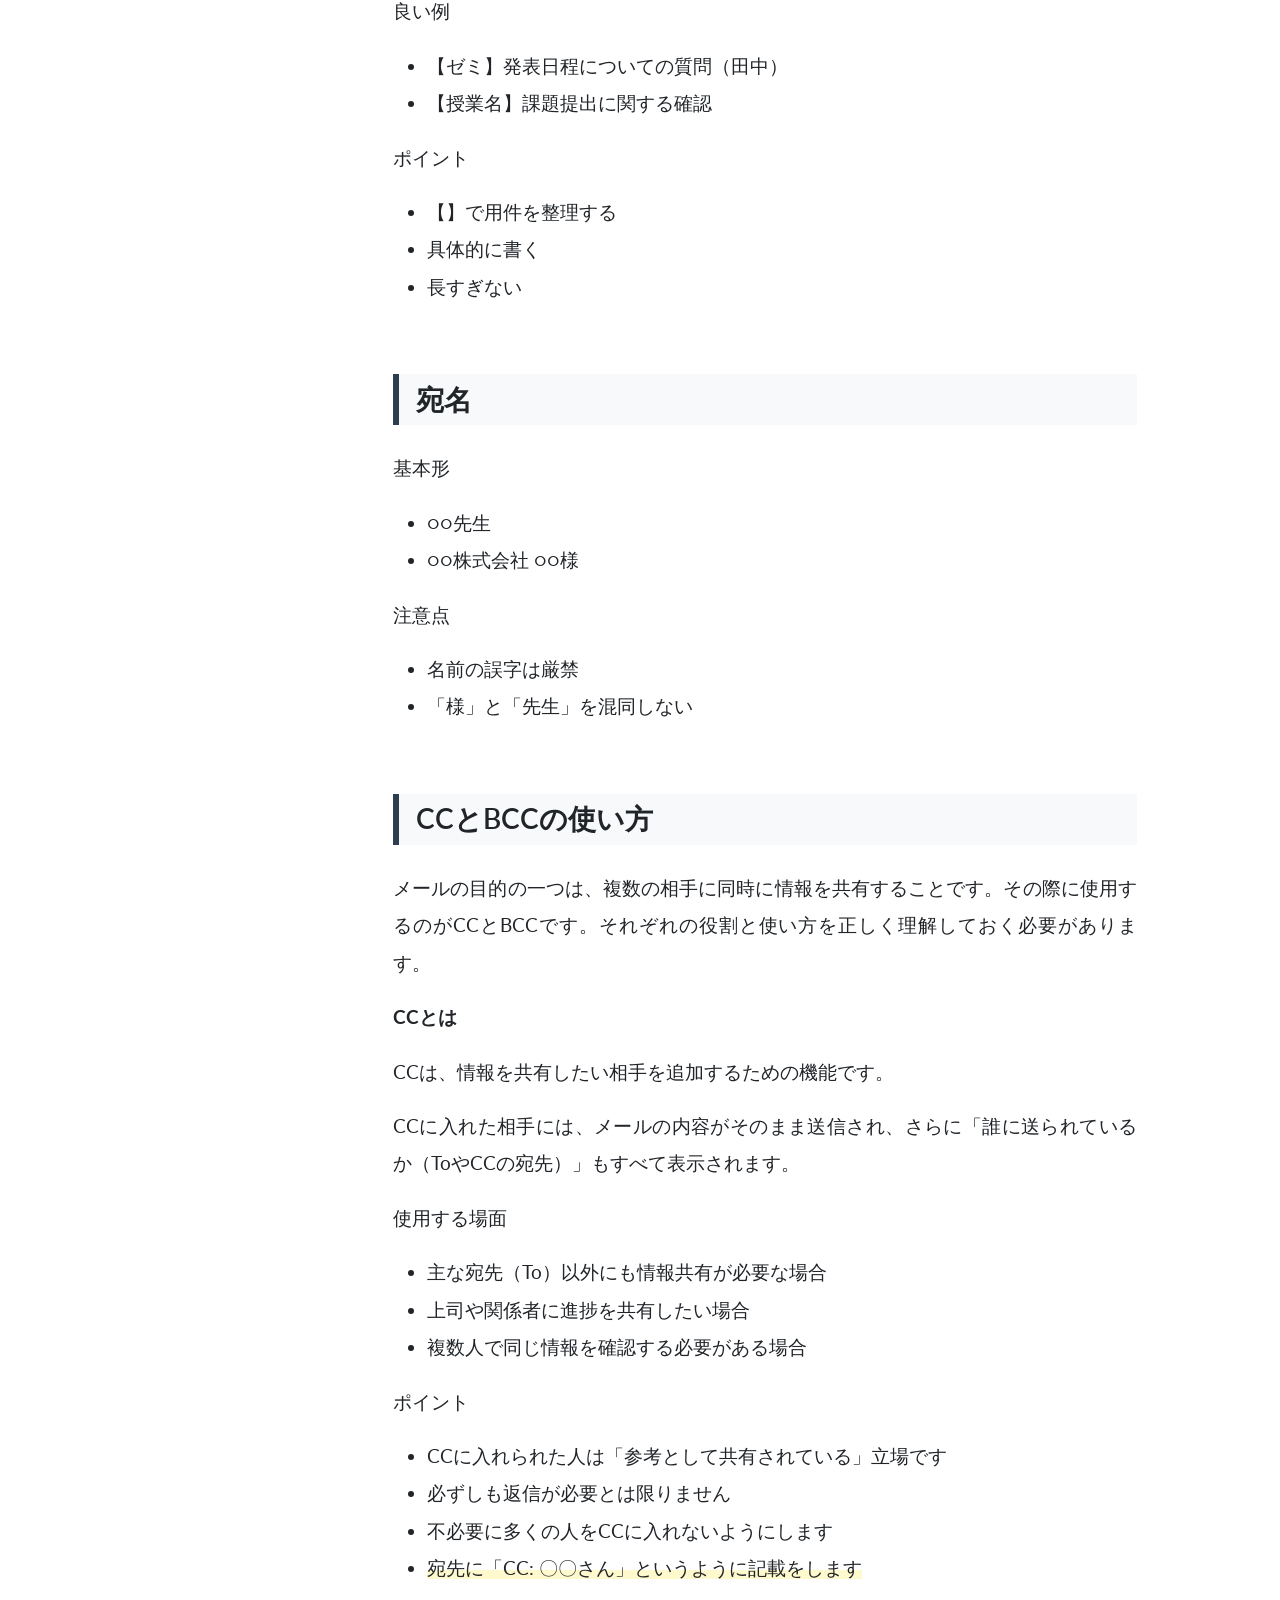
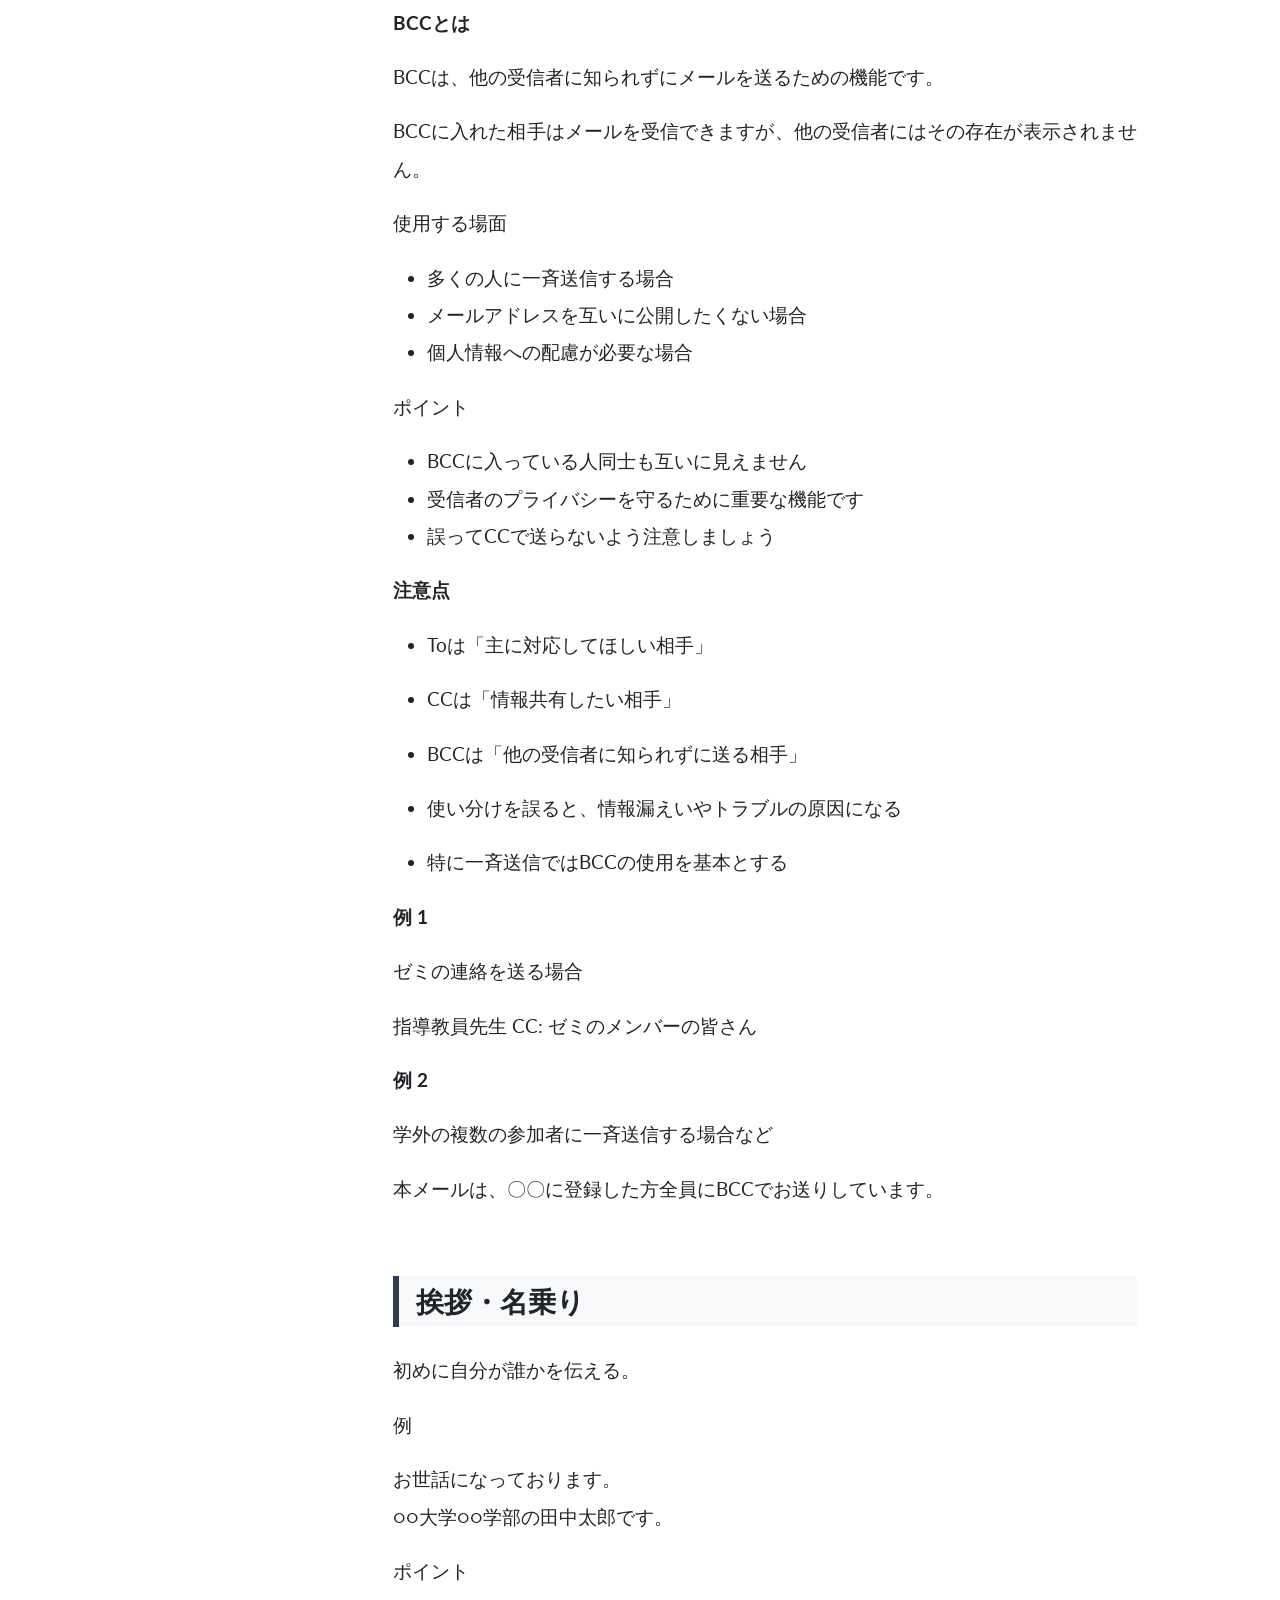
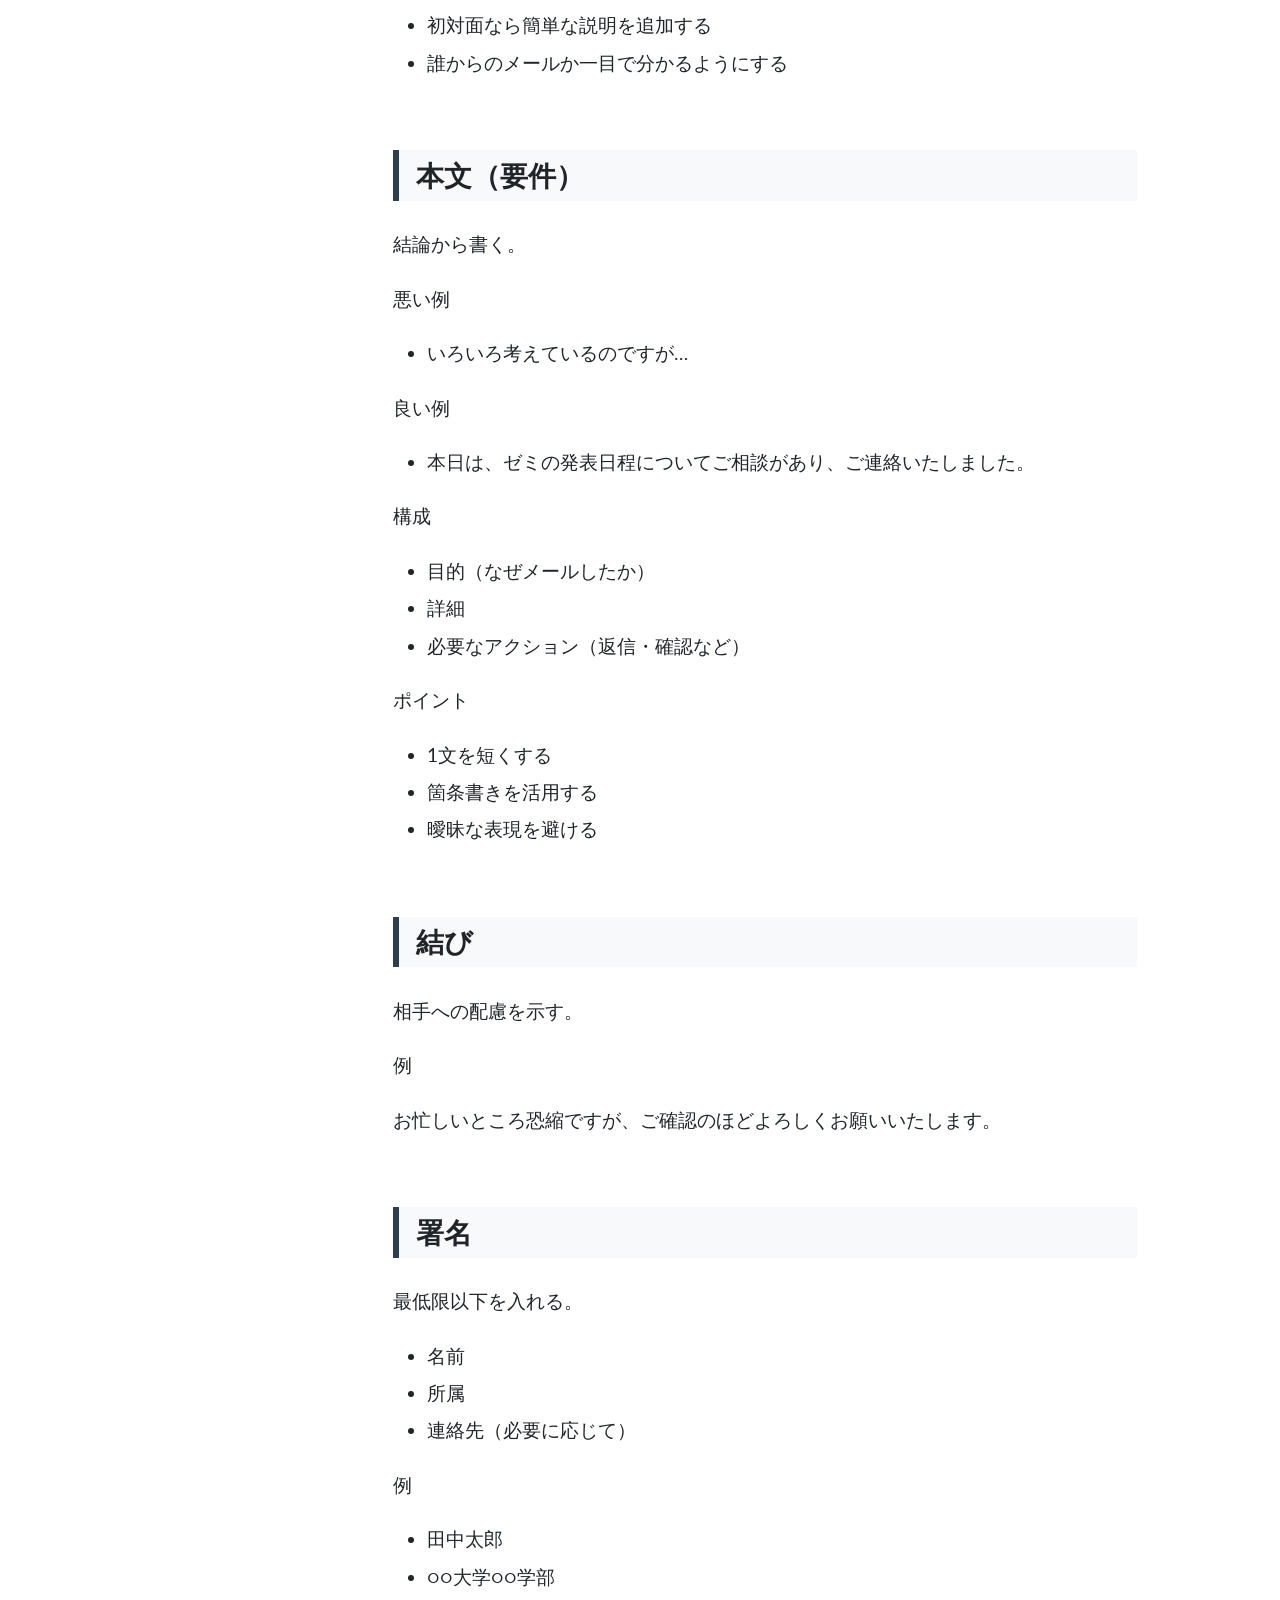
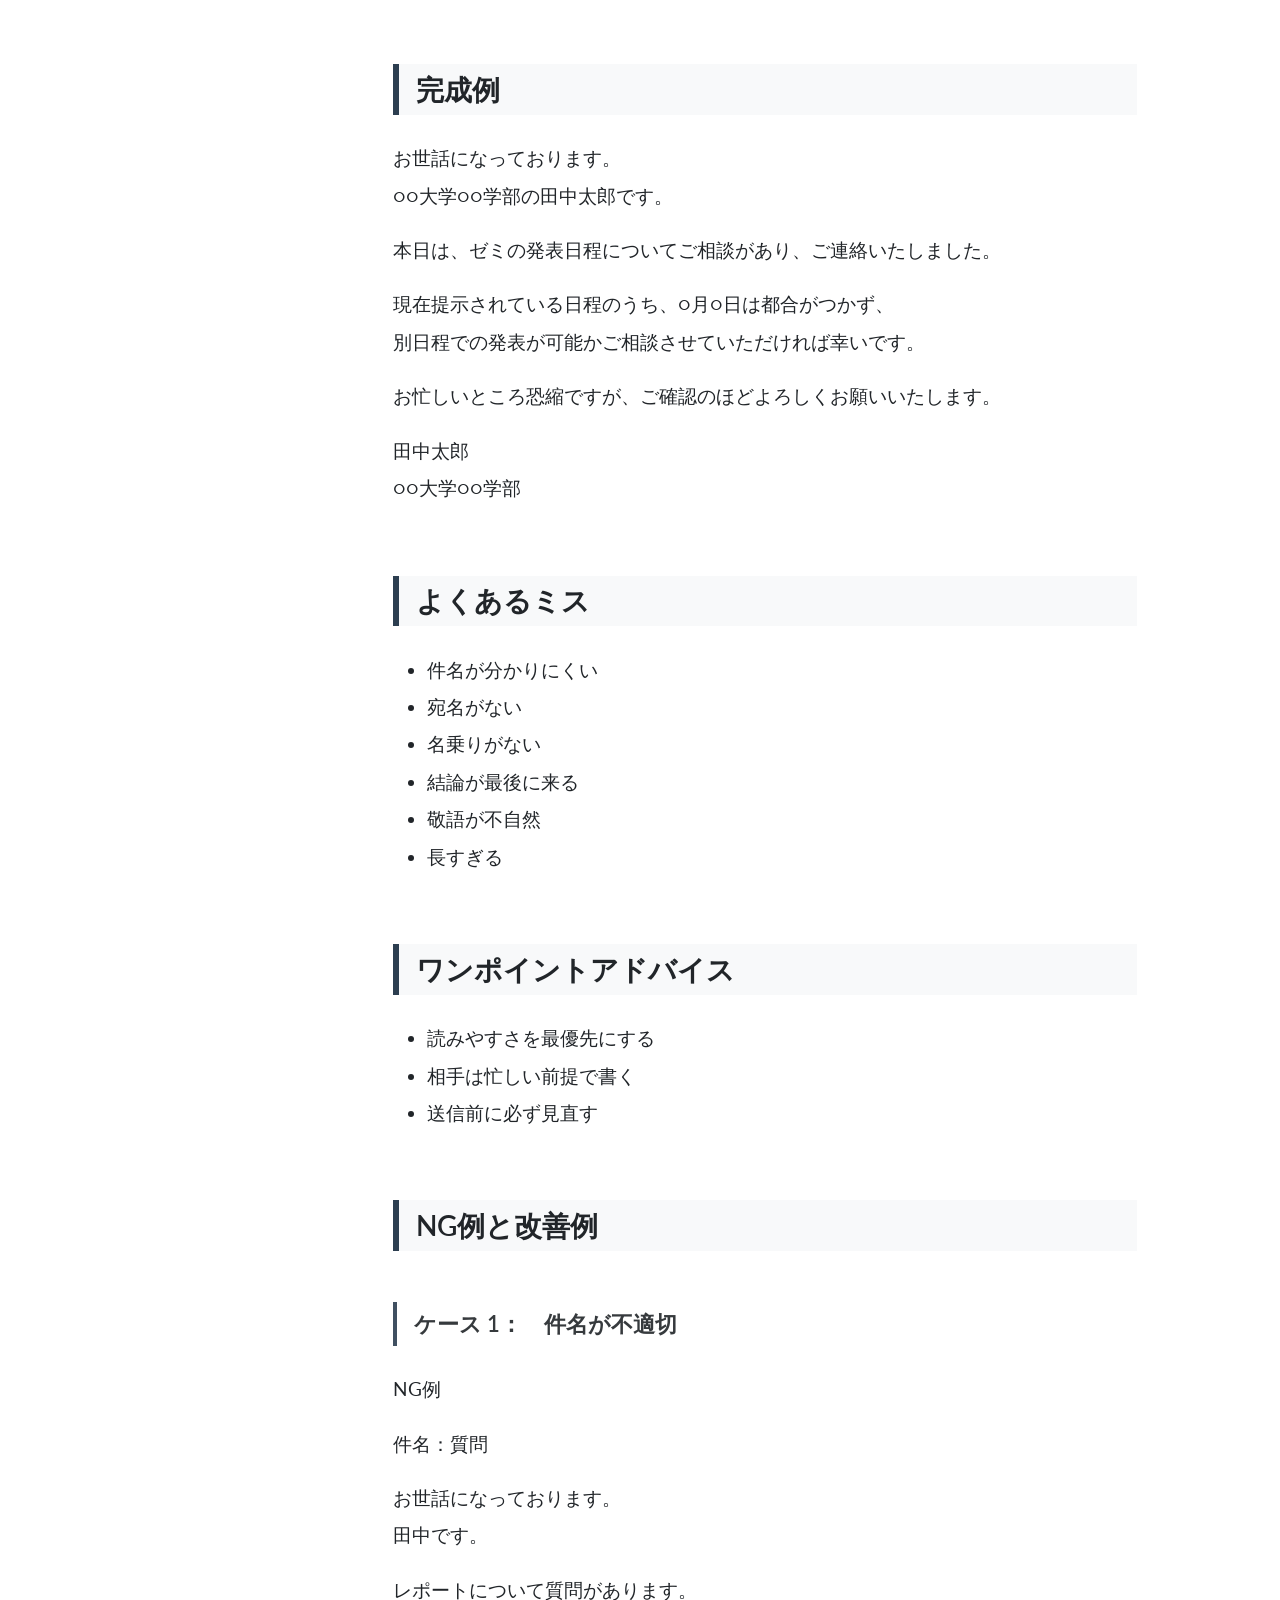
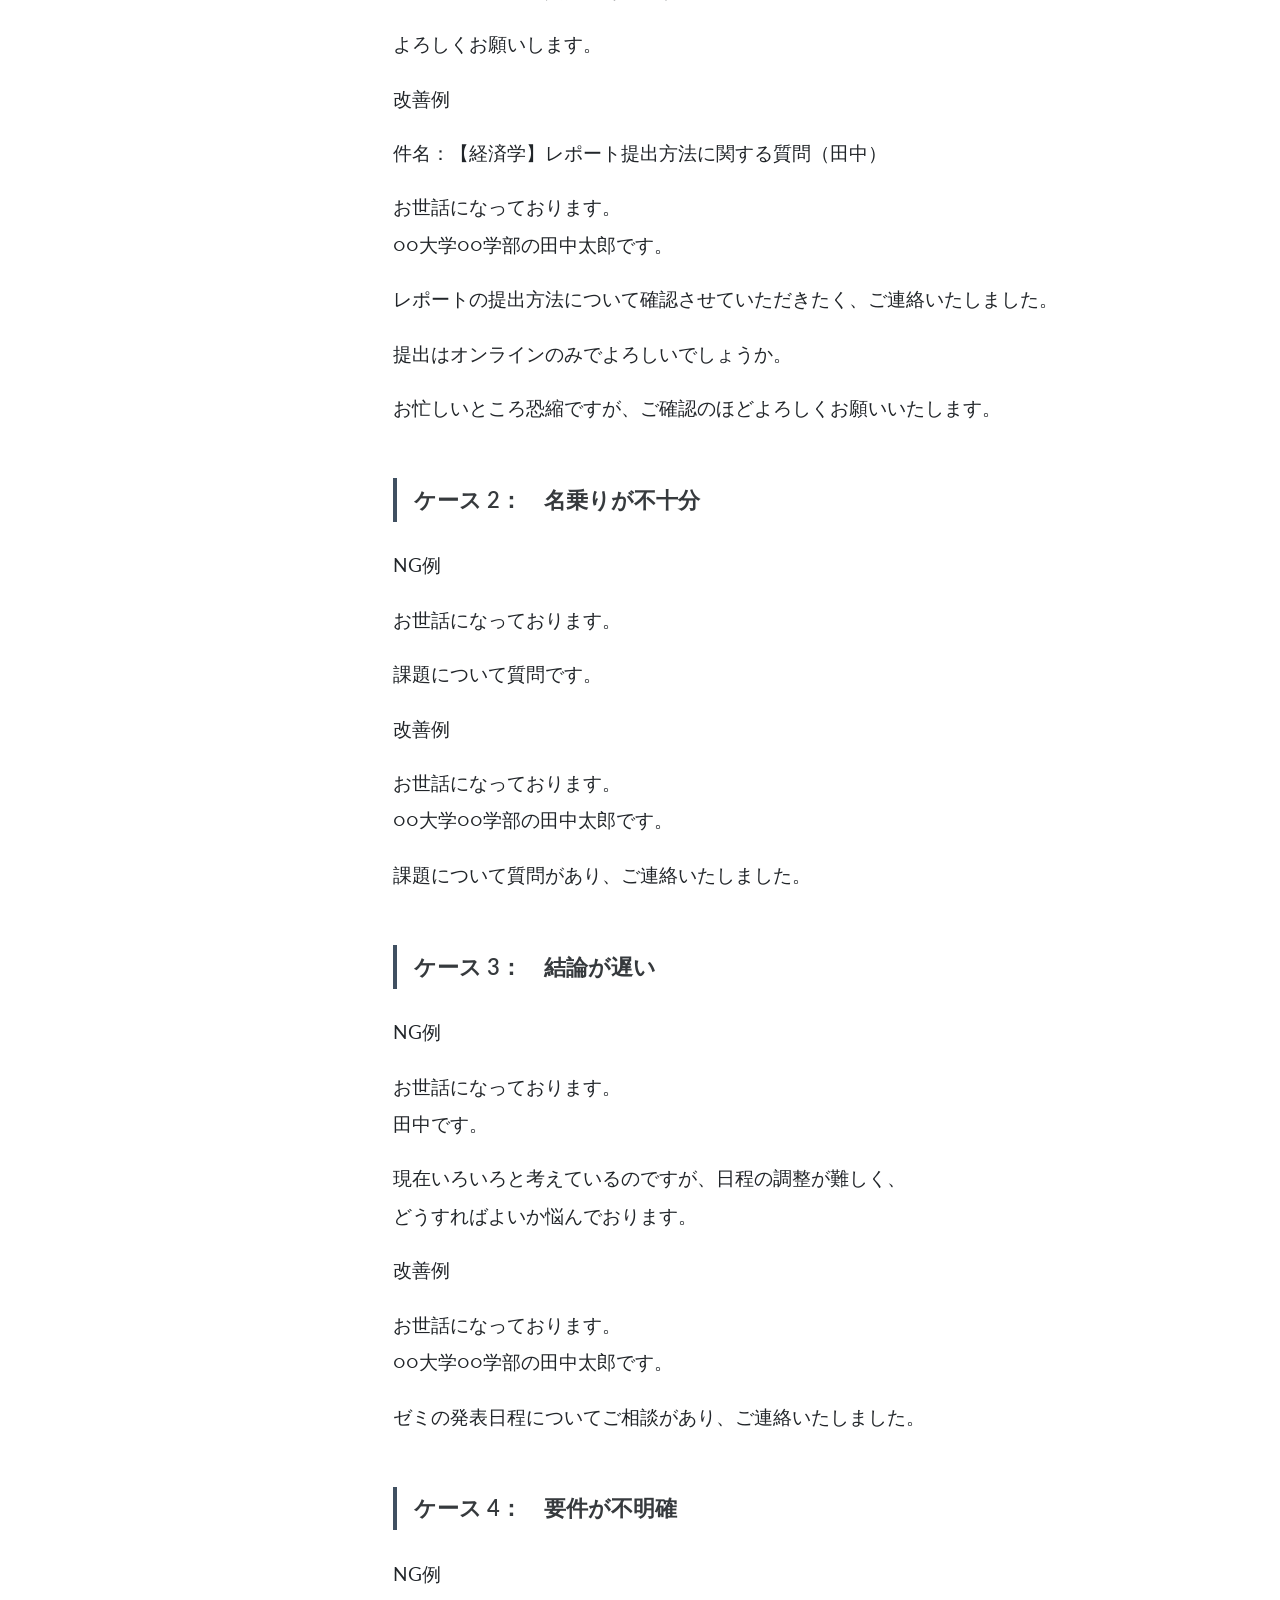
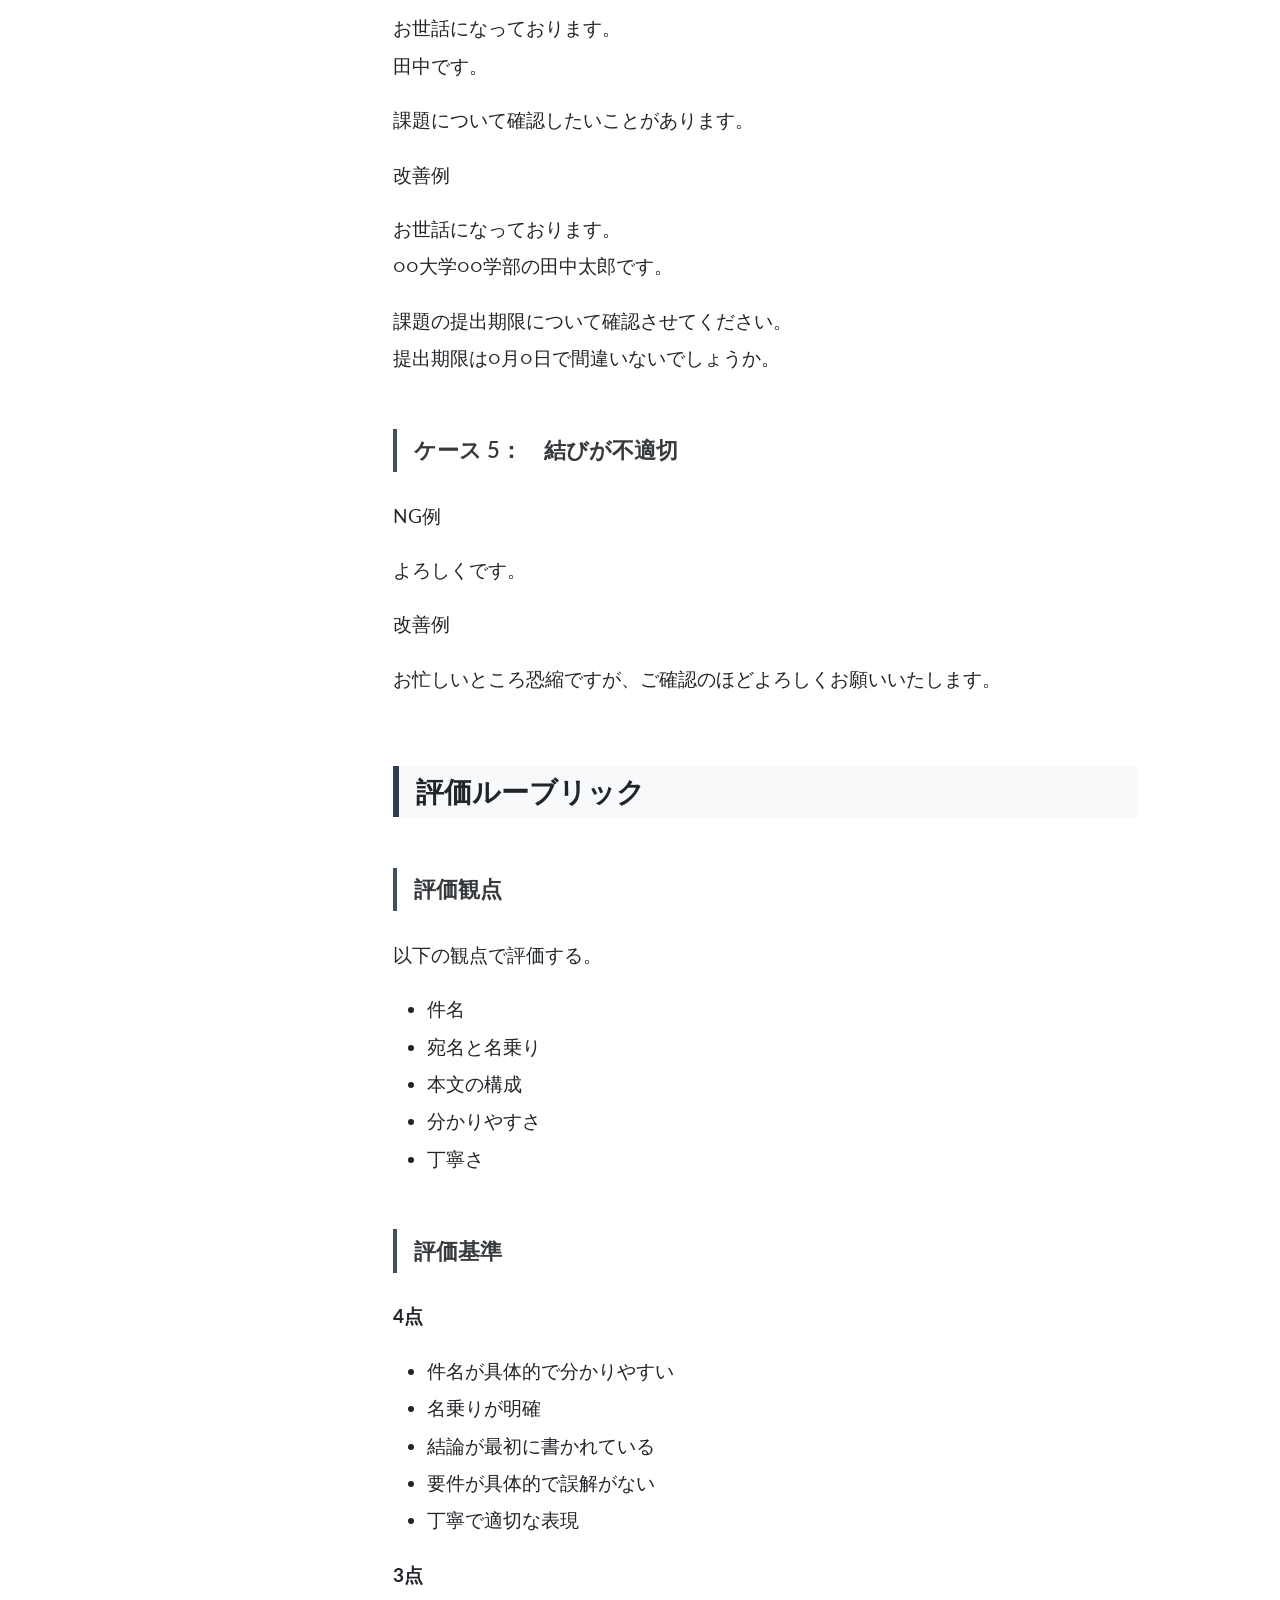
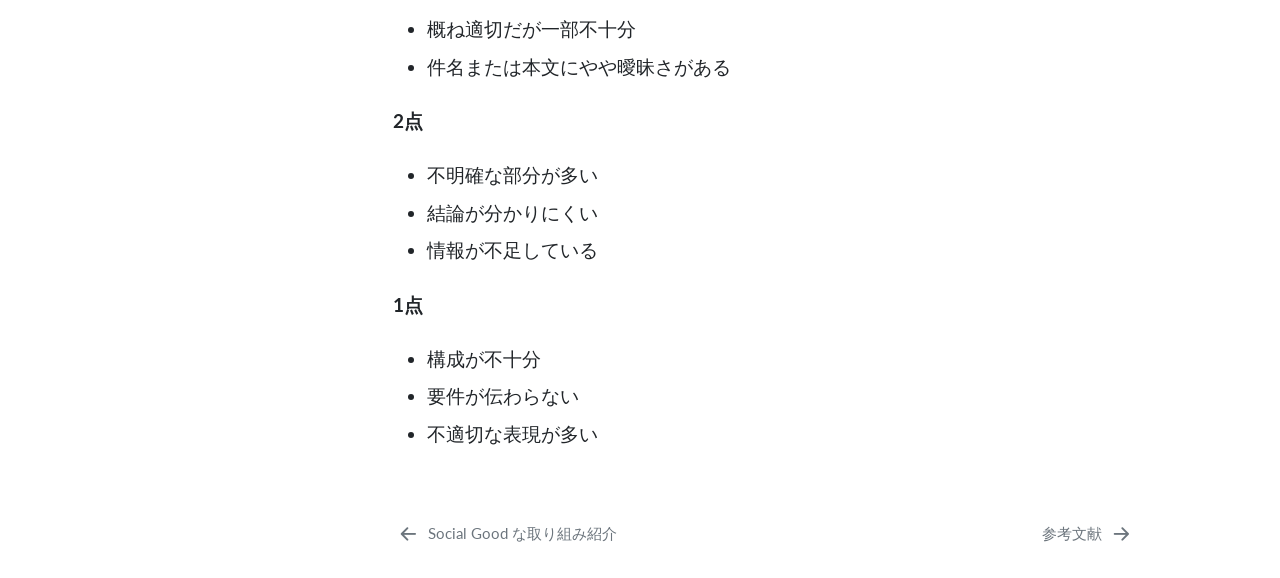
==== commit 71e5fb4f: "Built site for gh-pages" ====
--- a/email.html
+++ b/email.html
@@ -32,7 +32,7 @@
 <script src="site_libs/quarto-search/quarto-search.js"></script>
 <meta name="quarto:offset" content="./">
 <link href="./references.html" rel="next">
-<link href="./guests_visits.html" rel="prev">
+<link href="./social_good.html" rel="prev">
 <script src="site_libs/quarto-html/quarto.js" type="module"></script>
 <script src="site_libs/quarto-html/tabsets/tabsets.js" type="module"></script>
 <script src="site_libs/quarto-html/axe/axe-check.js" type="module"></script>
@@ -133,6 +133,11 @@
 </li>
         <li class="sidebar-item">
   <div class="sidebar-item-container"> 
+  <a href="./social_good.html" class="sidebar-item-text sidebar-link"><span class="chapter-title">Social Good な取り組み紹介</span></a>
+  </div>
+</li>
+        <li class="sidebar-item">
+  <div class="sidebar-item-container"> 
   <a href="./email.html" class="sidebar-item-text sidebar-link active"><span class="chapter-title">メールの書き方</span></a>
   </div>
 </li>
@@ -232,6 +237,67 @@
 </li>
 <li>「様」と「先生」を混同しない</li>
 </ul>
+</section>
+<section id="ccとbccの使い方" class="level2">
+<h2 class="anchored" data-anchor-id="ccとbccの使い方">CCとBCCの使い方</h2>
+<p>メールの目的の一つは、複数の相手に同時に情報を共有することです。その際に使用するのがCCとBCCです。それぞれの役割と使い方を正しく理解しておく必要があります。</p>
+<p><strong>CCとは</strong></p>
+<p>CCは、情報を共有したい相手を追加するための機能です。</p>
+<p>CCに入れた相手には、メールの内容がそのまま送信され、さらに「誰に送られているか（ToやCCの宛先）」もすべて表示されます。</p>
+<p>使用する場面</p>
+<ul>
+<li>主な宛先（To）以外にも情報共有が必要な場合<br>
+</li>
+<li>上司や関係者に進捗を共有したい場合<br>
+</li>
+<li>複数人で同じ情報を確認する必要がある場合</li>
+</ul>
+<p>ポイント</p>
+<ul>
+<li>CCに入れられた人は「参考として共有されている」立場です<br>
+</li>
+<li>必ずしも返信が必要とは限りません<br>
+</li>
+<li>不必要に多くの人をCCに入れないようにします<br>
+</li>
+<li><span class="marker">宛先に「CC: 〇〇さん」というように記載をします</span></li>
+</ul>
+<p><strong>BCCとは</strong></p>
+<p>BCCは、他の受信者に知られずにメールを送るための機能です。</p>
+<p>BCCに入れた相手はメールを受信できますが、他の受信者にはその存在が表示されません。</p>
+<p>使用する場面</p>
+<ul>
+<li>多くの人に一斉送信する場合<br>
+</li>
+<li>メールアドレスを互いに公開したくない場合<br>
+</li>
+<li>個人情報への配慮が必要な場合</li>
+</ul>
+<p>ポイント</p>
+<ul>
+<li>BCCに入っている人同士も互いに見えません<br>
+</li>
+<li>受信者のプライバシーを守るために重要な機能です<br>
+</li>
+<li>誤ってCCで送らないよう注意しましょう</li>
+</ul>
+<p><strong>注意点</strong></p>
+<ul>
+<li><p>Toは「主に対応してほしい相手」<br>
+</p></li>
+<li><p>CCは「情報共有したい相手」<br>
+</p></li>
+<li><p>BCCは「他の受信者に知られずに送る相手」</p></li>
+<li><p>使い分けを誤ると、情報漏えいやトラブルの原因になる<br>
+</p></li>
+<li><p>特に一斉送信ではBCCの使用を基本とする</p></li>
+</ul>
+<p><strong>例 1</strong></p>
+<p>ゼミの連絡を送る場合</p>
+<p>指導教員先生 CC: ゼミのメンバーの皆さん</p>
+<p><strong>例 2</strong></p>
+<p>学外の複数の参加者に一斉送信する場合など</p>
+<p>本メールは、〇〇に登録した方全員にBCCでお送りしています。</p>
 </section>
 <section id="挨拶名乗り" class="level2">
 <h2 class="anchored" data-anchor-id="挨拶名乗り">挨拶・名乗り</h2>
@@ -900,8 +966,8 @@
   </script>
 <nav class="page-navigation">
   <div class="nav-page nav-page-previous">
-      <a href="./guests_visits.html" class="pagination-link" aria-label="ゲスト・訪問視察">
-        <i class="bi bi-arrow-left-short"></i> <span class="nav-page-text"><span class="chapter-title">ゲスト・訪問視察</span></span>
+      <a href="./social_good.html" class="pagination-link" aria-label="Social Good な取り組み紹介">
+        <i class="bi bi-arrow-left-short"></i> <span class="nav-page-text"><span class="chapter-title">Social Good な取り組み紹介</span></span>
       </a>          
   </div>
   <div class="nav-page nav-page-next">
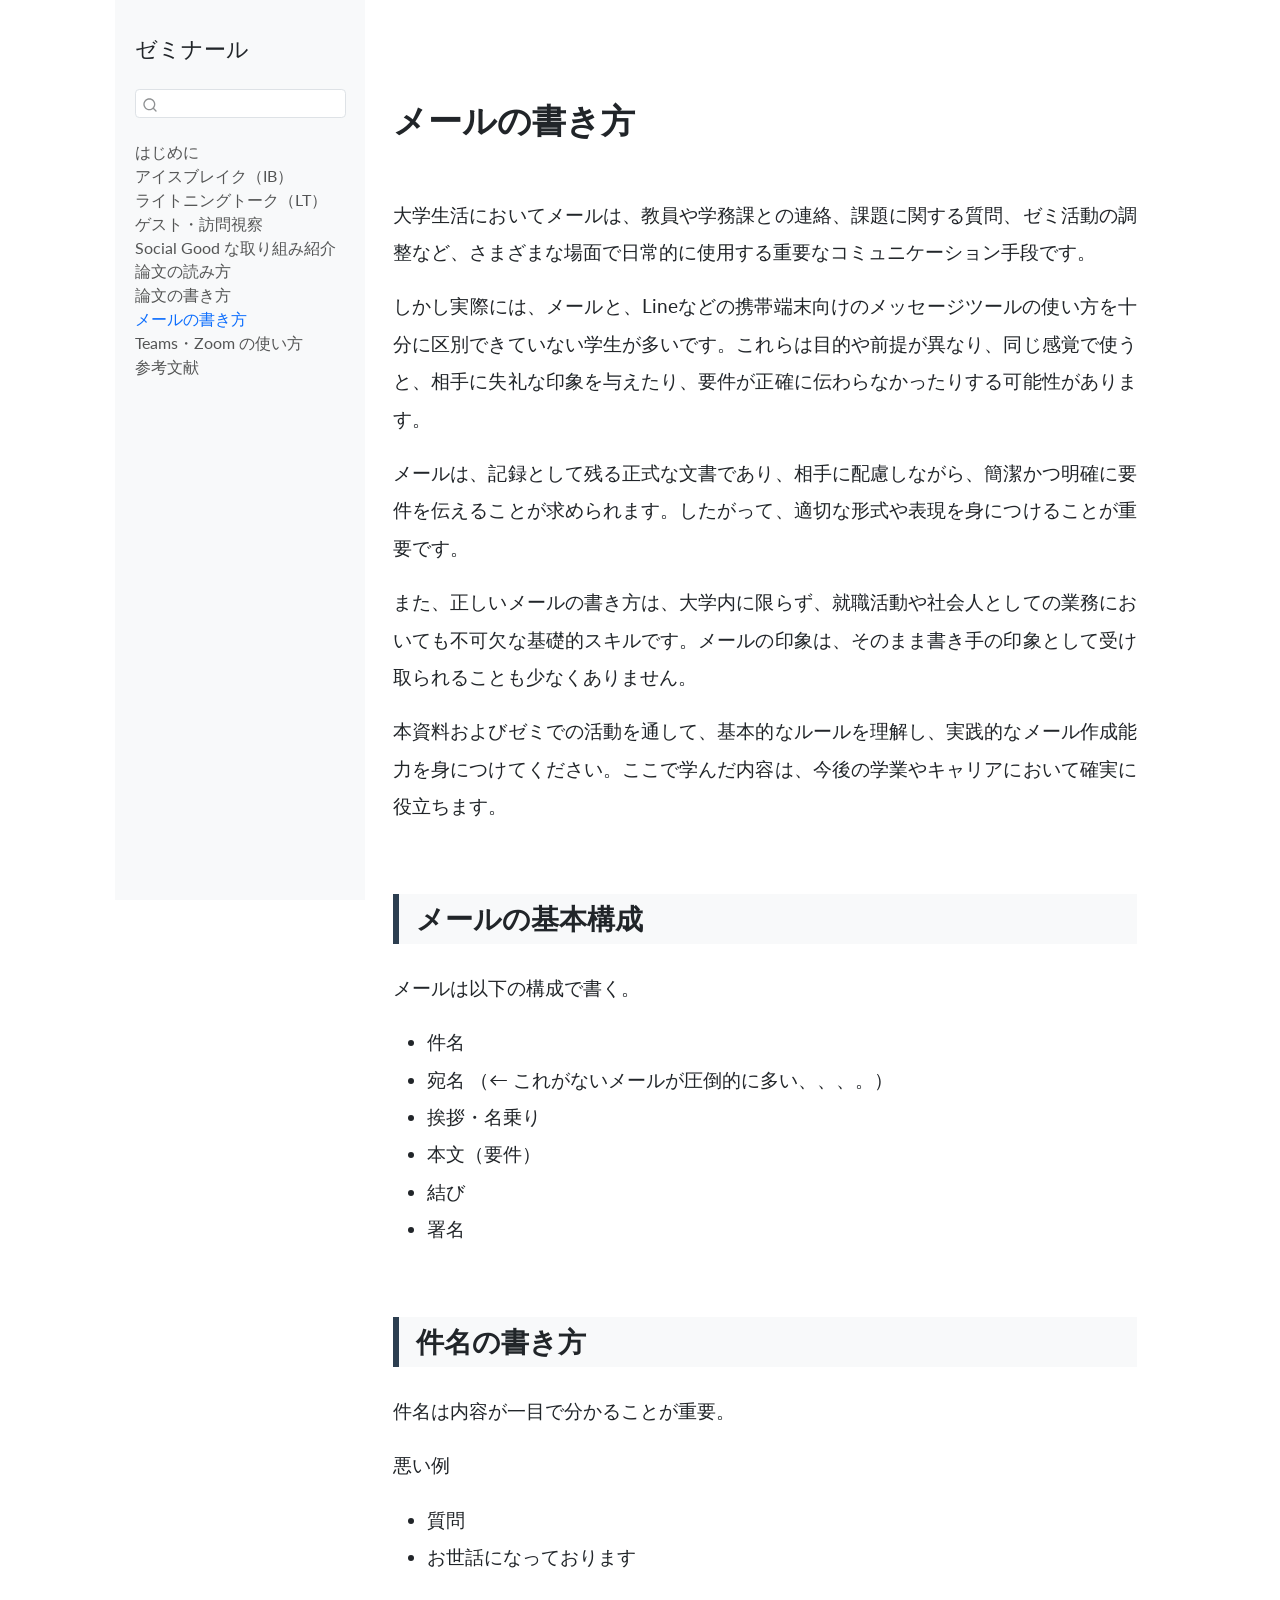
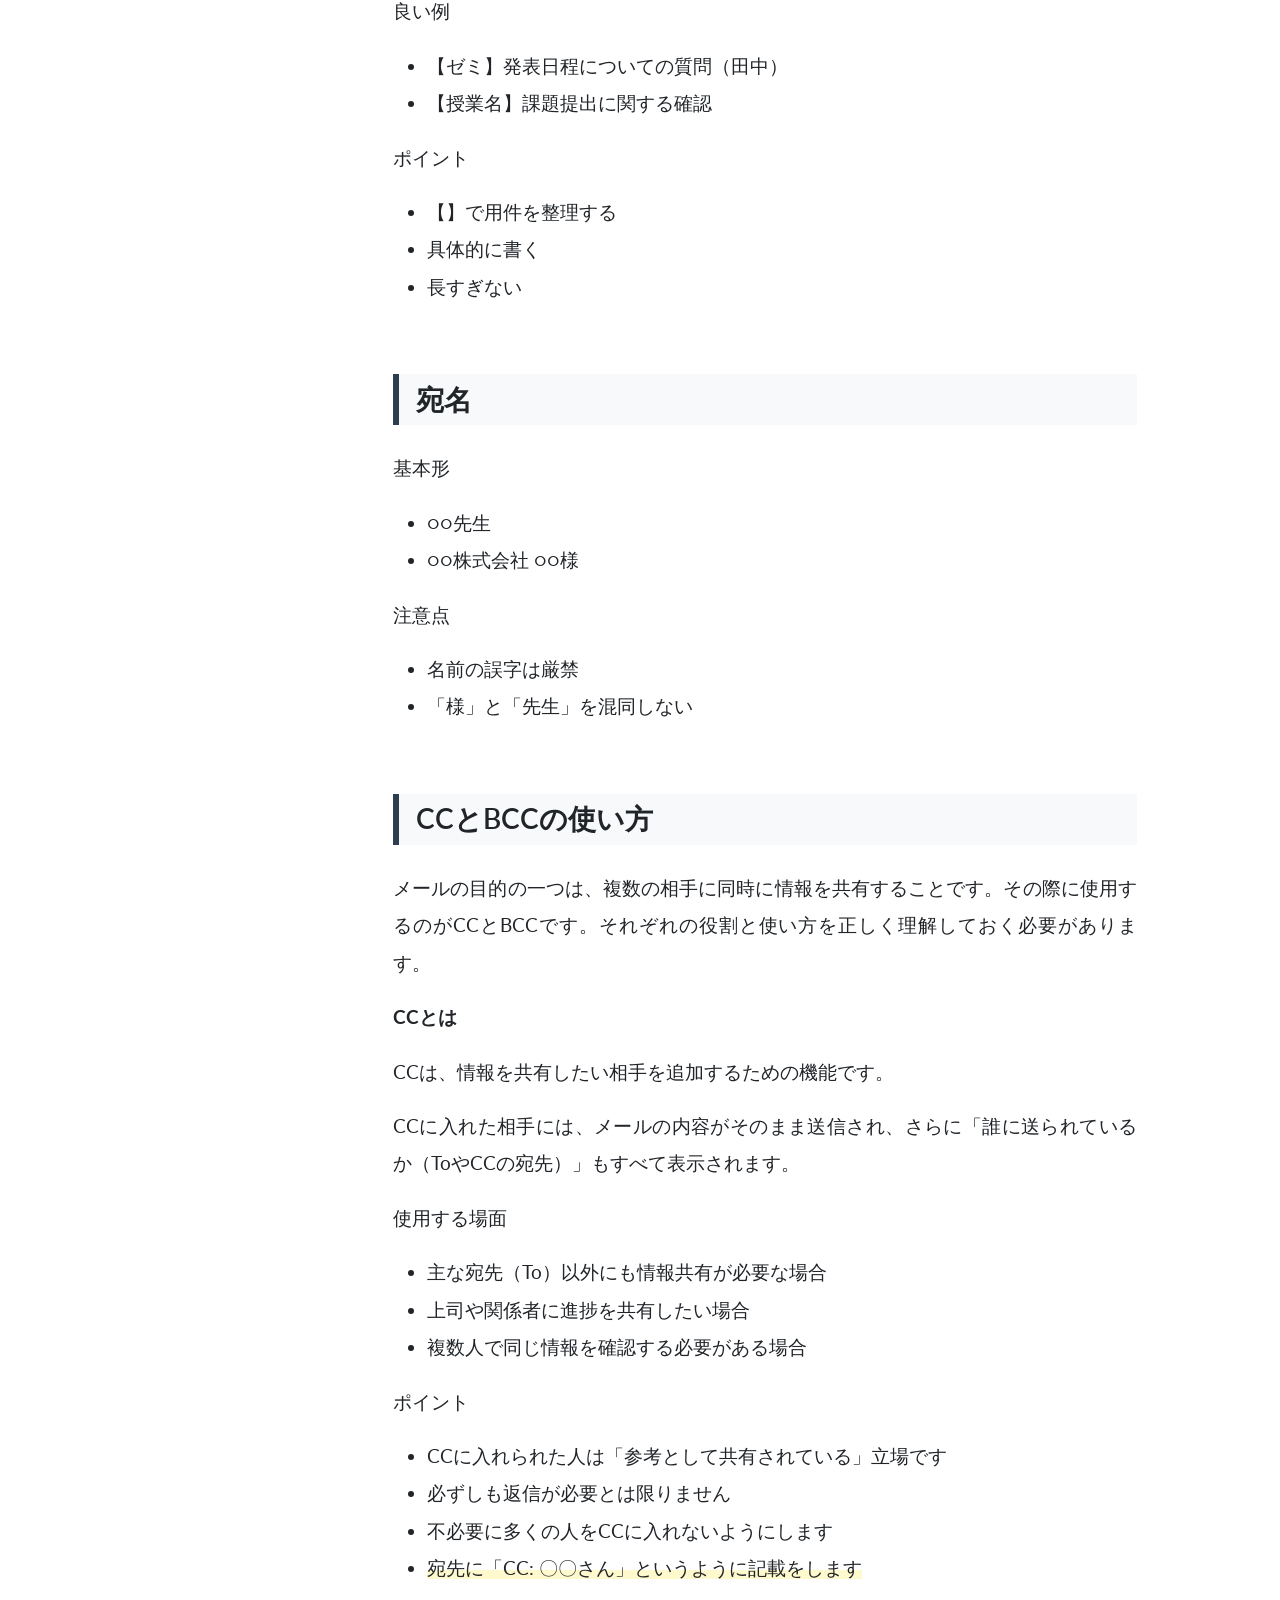
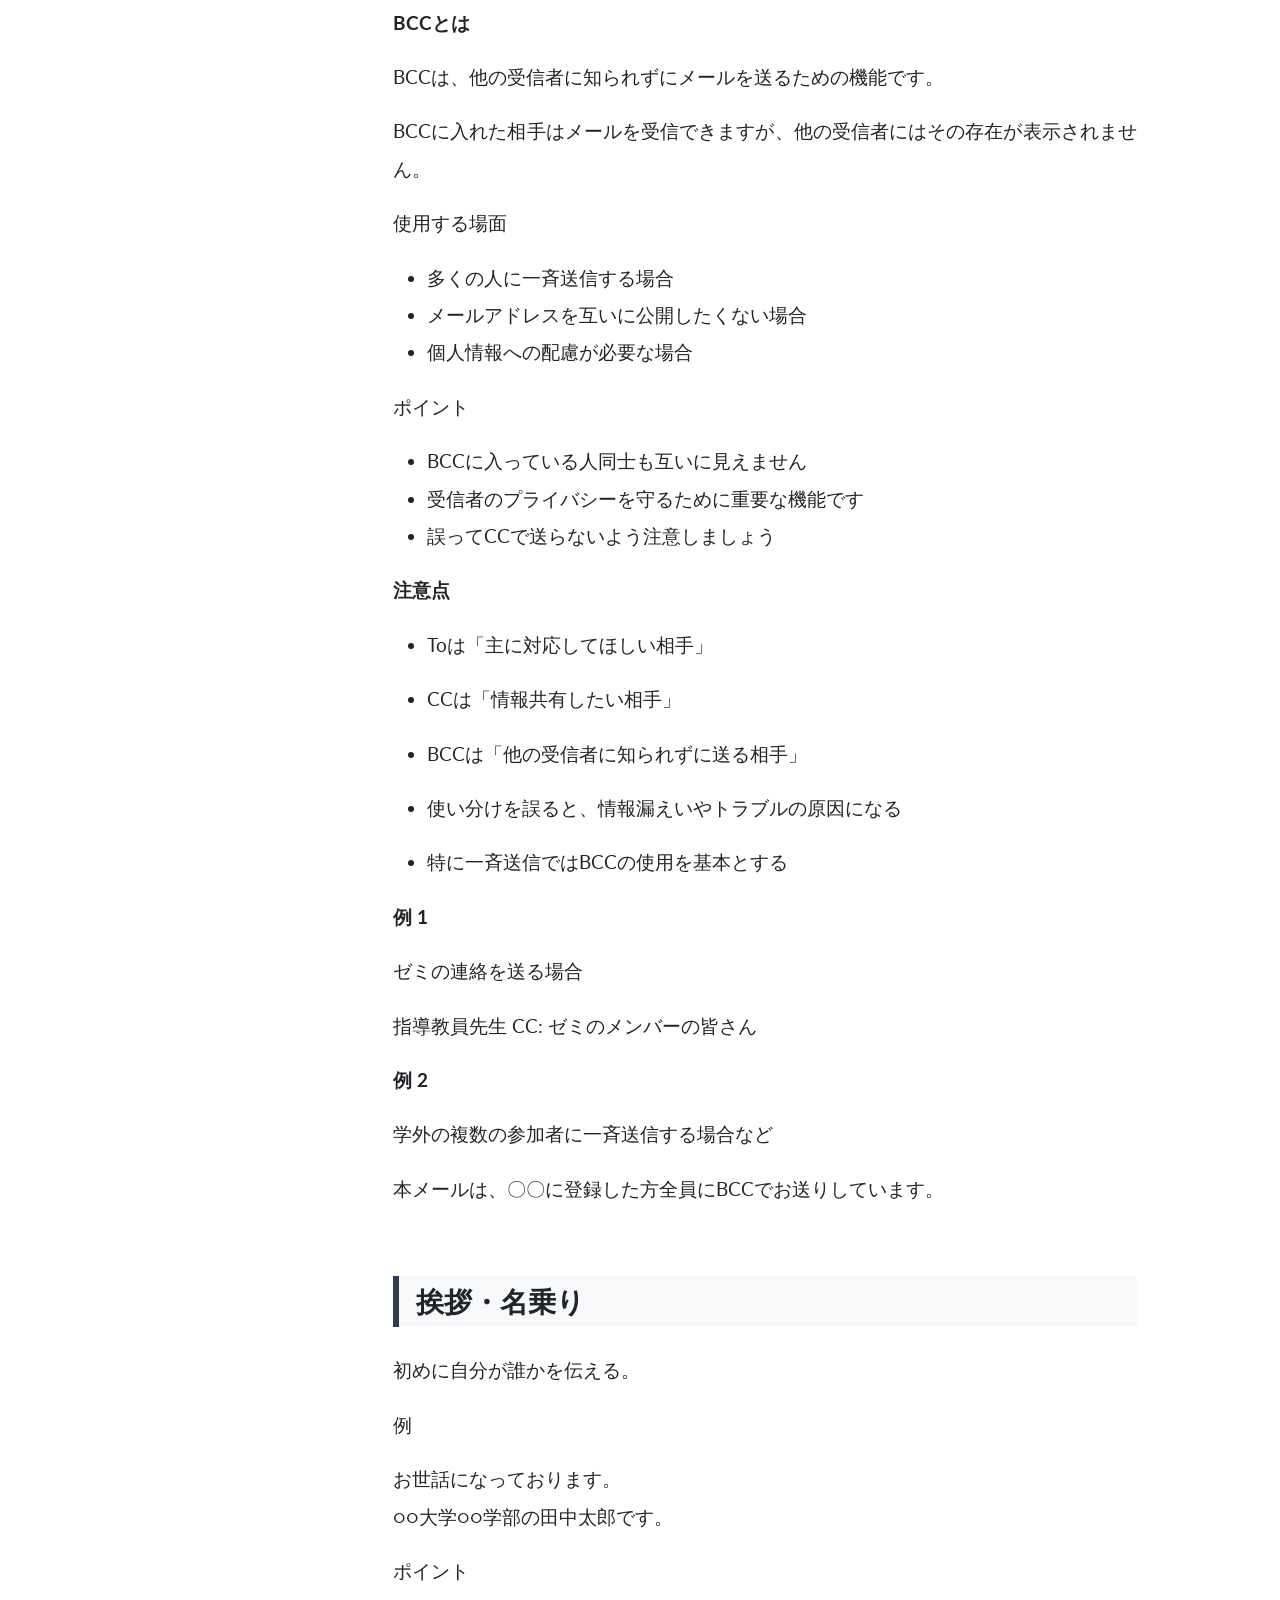
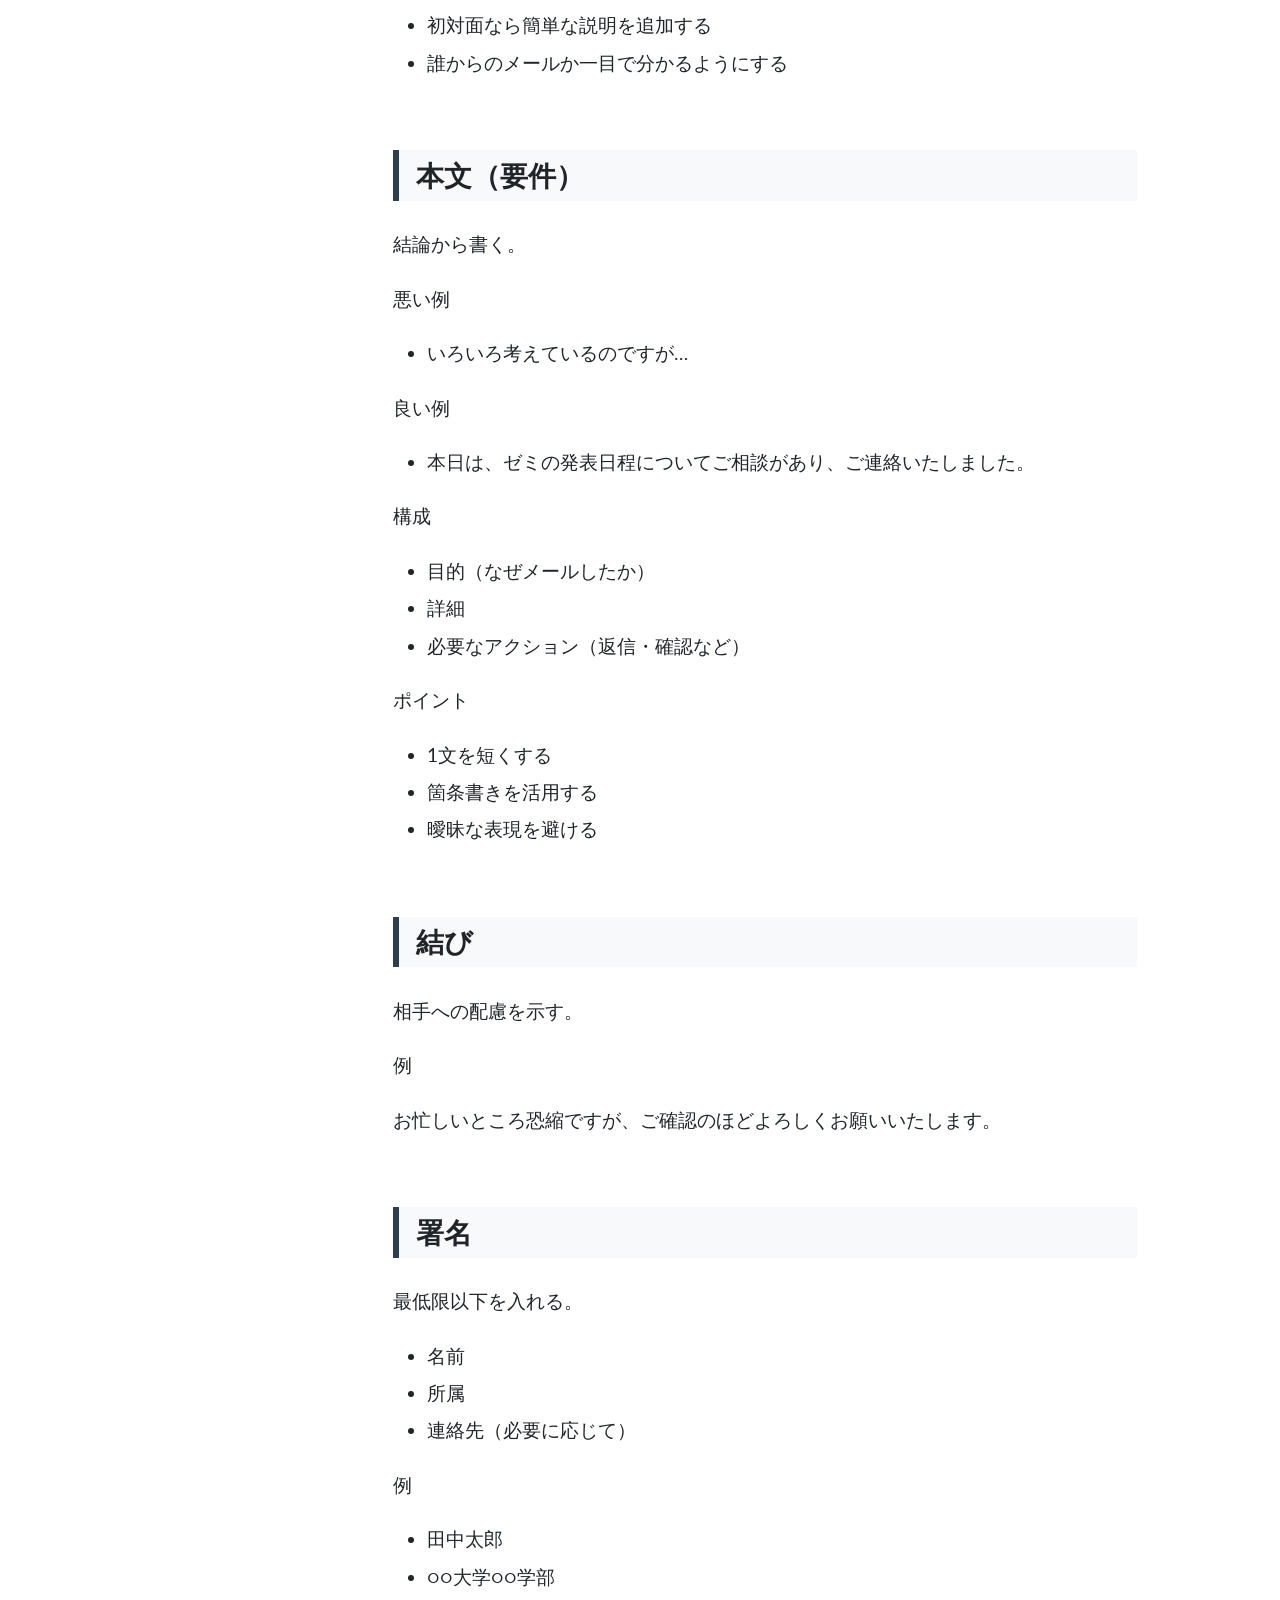
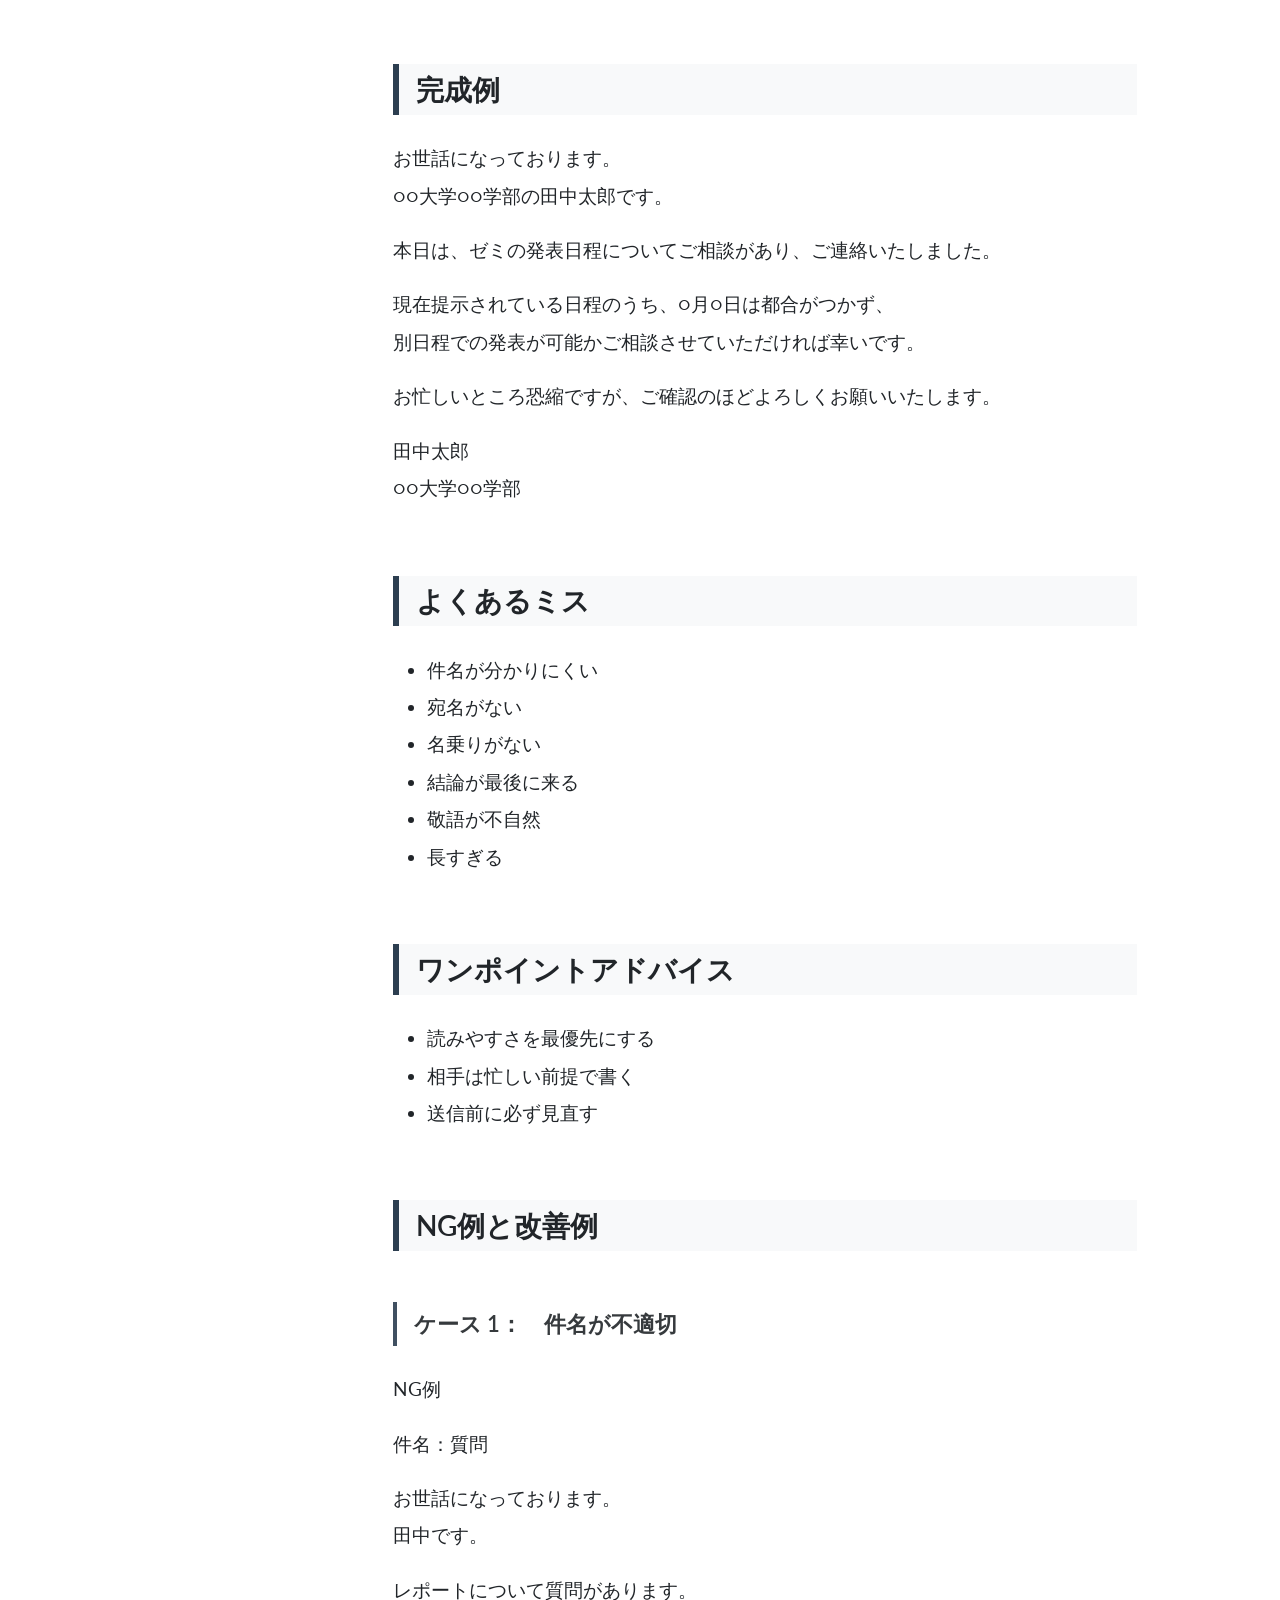
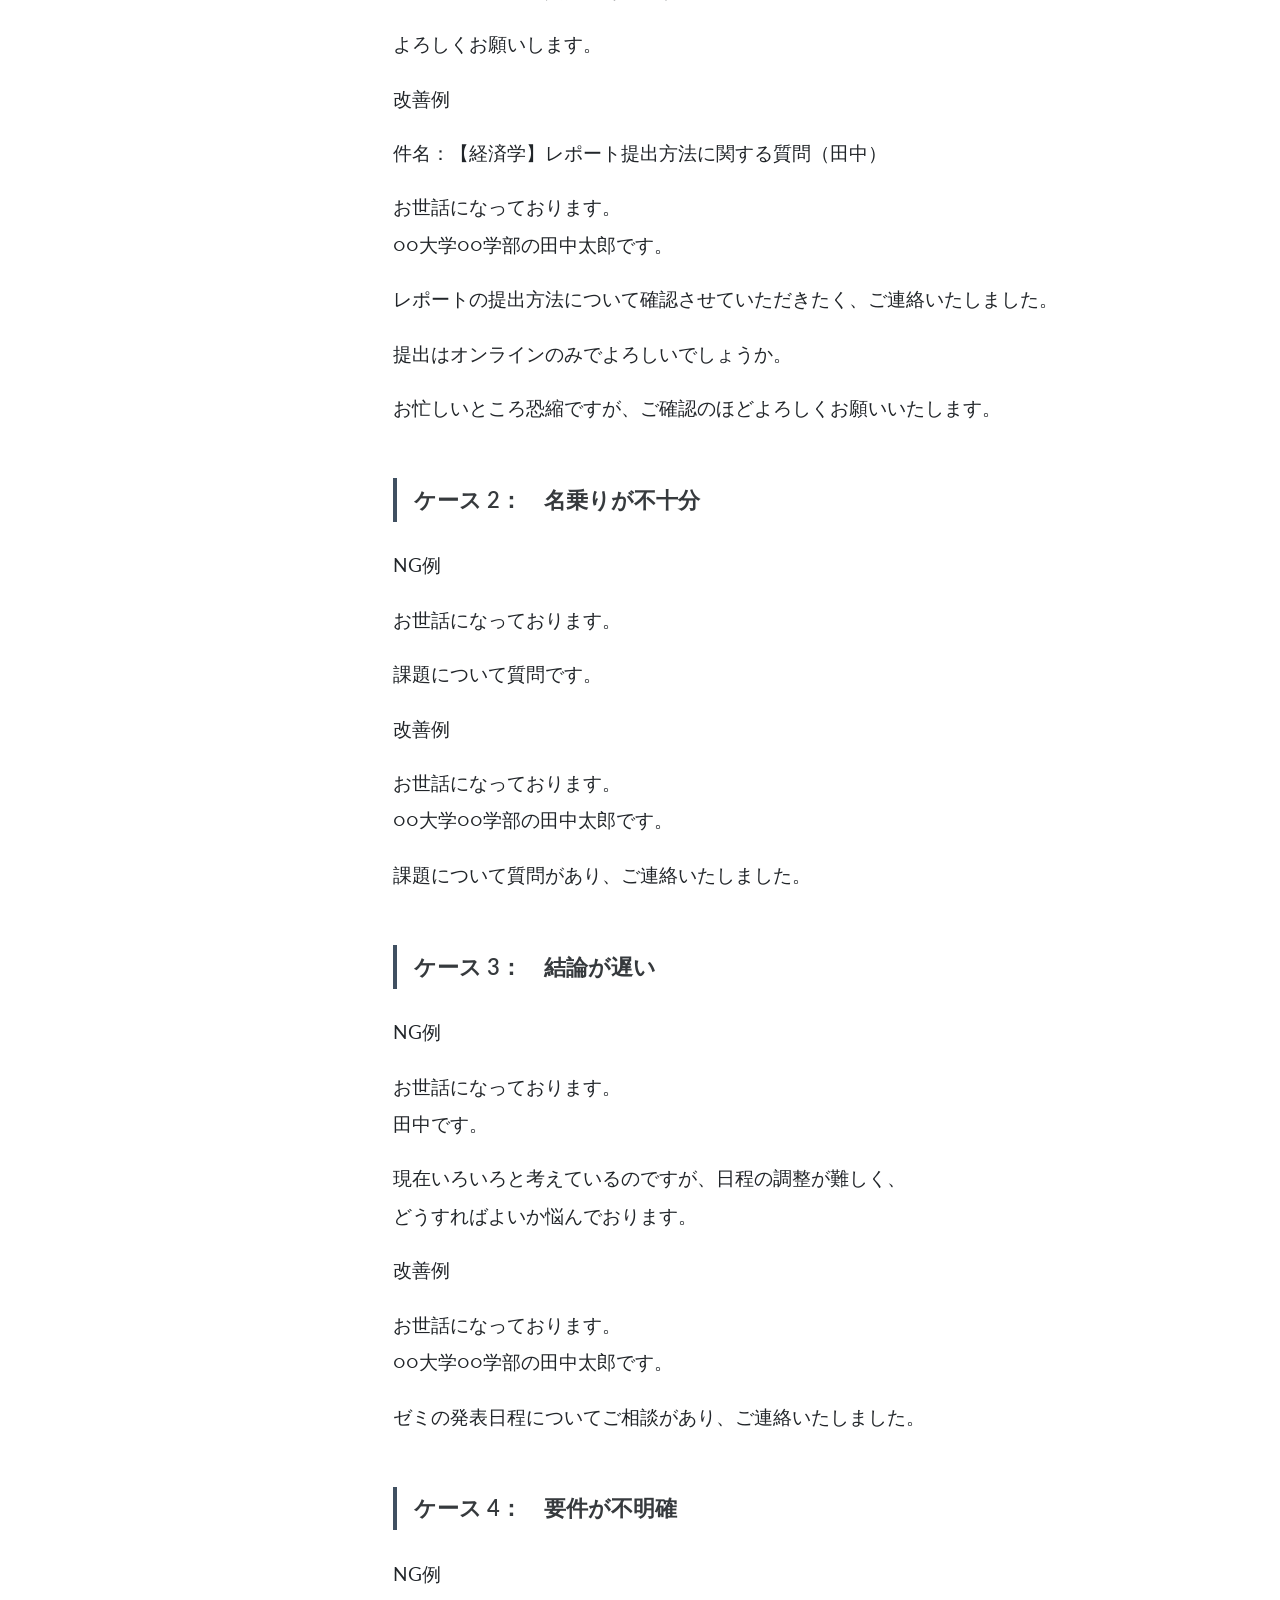
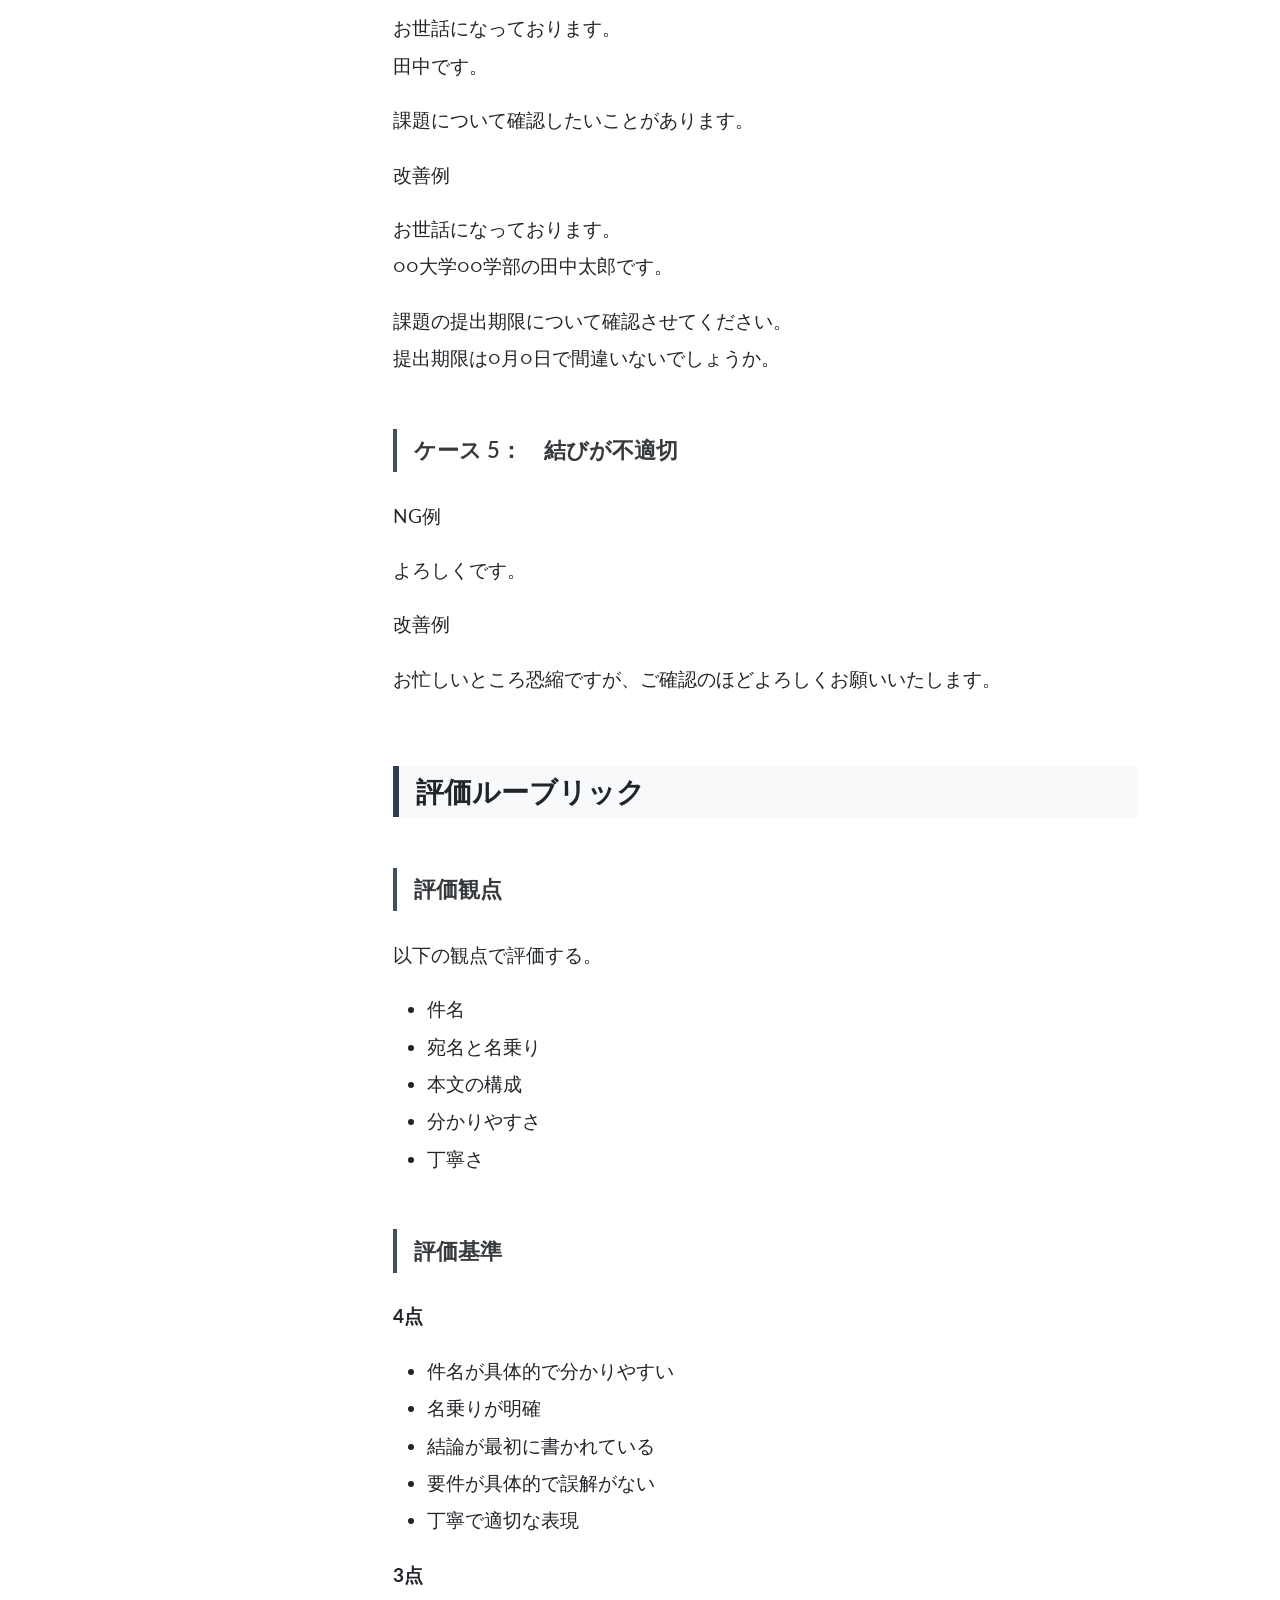
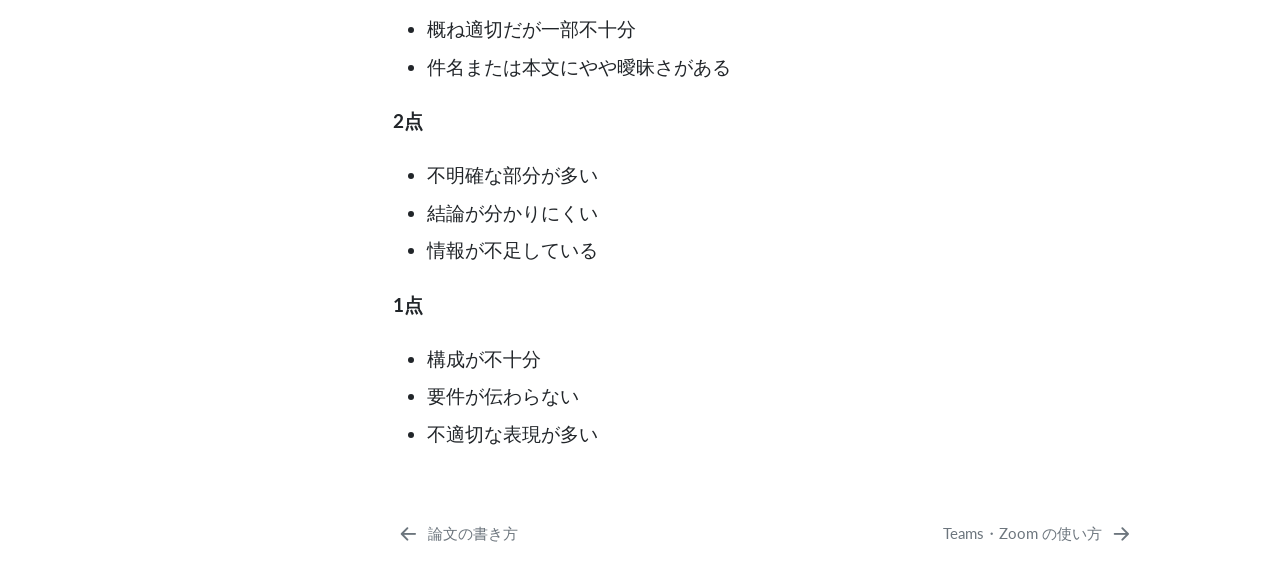
==== commit 1f5b44a6: "Built site for gh-pages" ====
--- a/email.html
+++ b/email.html
@@ -31,8 +31,8 @@
 <script src="site_libs/quarto-search/fuse.min.js"></script>
 <script src="site_libs/quarto-search/quarto-search.js"></script>
 <meta name="quarto:offset" content="./">
-<link href="./references.html" rel="next">
-<link href="./social_good.html" rel="prev">
+<link href="./teams_zoom.html" rel="next">
+<link href="./article_write.html" rel="prev">
 <script src="site_libs/quarto-html/quarto.js" type="module"></script>
 <script src="site_libs/quarto-html/tabsets/tabsets.js" type="module"></script>
 <script src="site_libs/quarto-html/axe/axe-check.js" type="module"></script>
@@ -138,7 +138,22 @@
 </li>
         <li class="sidebar-item">
   <div class="sidebar-item-container"> 
+  <a href="./article_read.html" class="sidebar-item-text sidebar-link"><span class="chapter-title">論文の読み方</span></a>
+  </div>
+</li>
+        <li class="sidebar-item">
+  <div class="sidebar-item-container"> 
+  <a href="./article_write.html" class="sidebar-item-text sidebar-link"><span class="chapter-title">論文の書き方</span></a>
+  </div>
+</li>
+        <li class="sidebar-item">
+  <div class="sidebar-item-container"> 
   <a href="./email.html" class="sidebar-item-text sidebar-link active"><span class="chapter-title">メールの書き方</span></a>
+  </div>
+</li>
+        <li class="sidebar-item">
+  <div class="sidebar-item-container"> 
+  <a href="./teams_zoom.html" class="sidebar-item-text sidebar-link"><span class="chapter-title">Teams・Zoom の使い方</span></a>
   </div>
 </li>
         <li class="sidebar-item">
@@ -966,13 +981,13 @@
   </script>
 <nav class="page-navigation">
   <div class="nav-page nav-page-previous">
-      <a href="./social_good.html" class="pagination-link" aria-label="Social Good な取り組み紹介">
-        <i class="bi bi-arrow-left-short"></i> <span class="nav-page-text"><span class="chapter-title">Social Good な取り組み紹介</span></span>
+      <a href="./article_write.html" class="pagination-link" aria-label="論文の書き方">
+        <i class="bi bi-arrow-left-short"></i> <span class="nav-page-text"><span class="chapter-title">論文の書き方</span></span>
       </a>          
   </div>
   <div class="nav-page nav-page-next">
-      <a href="./references.html" class="pagination-link" aria-label="参考文献">
-        <span class="nav-page-text">参考文献</span> <i class="bi bi-arrow-right-short"></i>
+      <a href="./teams_zoom.html" class="pagination-link" aria-label="Teams・Zoom の使い方">
+        <span class="nav-page-text"><span class="chapter-title">Teams・Zoom の使い方</span></span> <i class="bi bi-arrow-right-short"></i>
       </a>
   </div>
 </nav>
